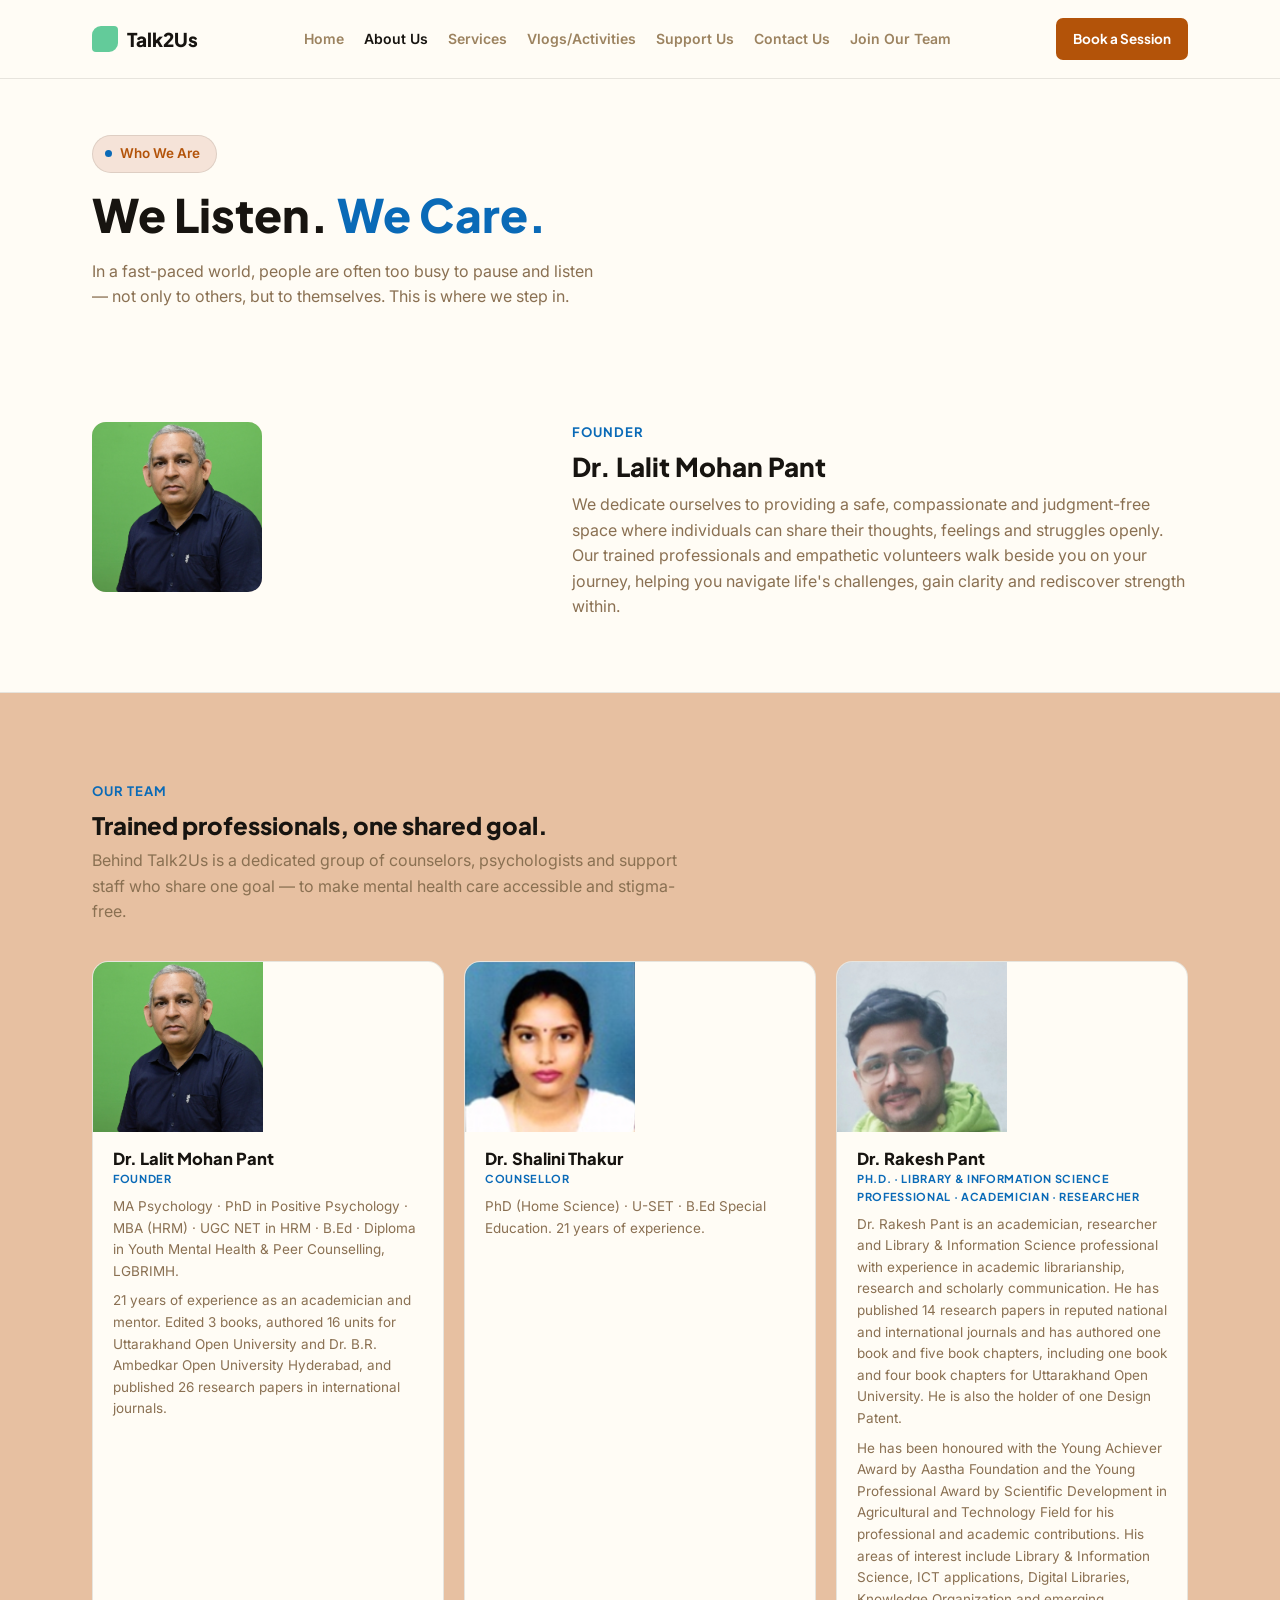
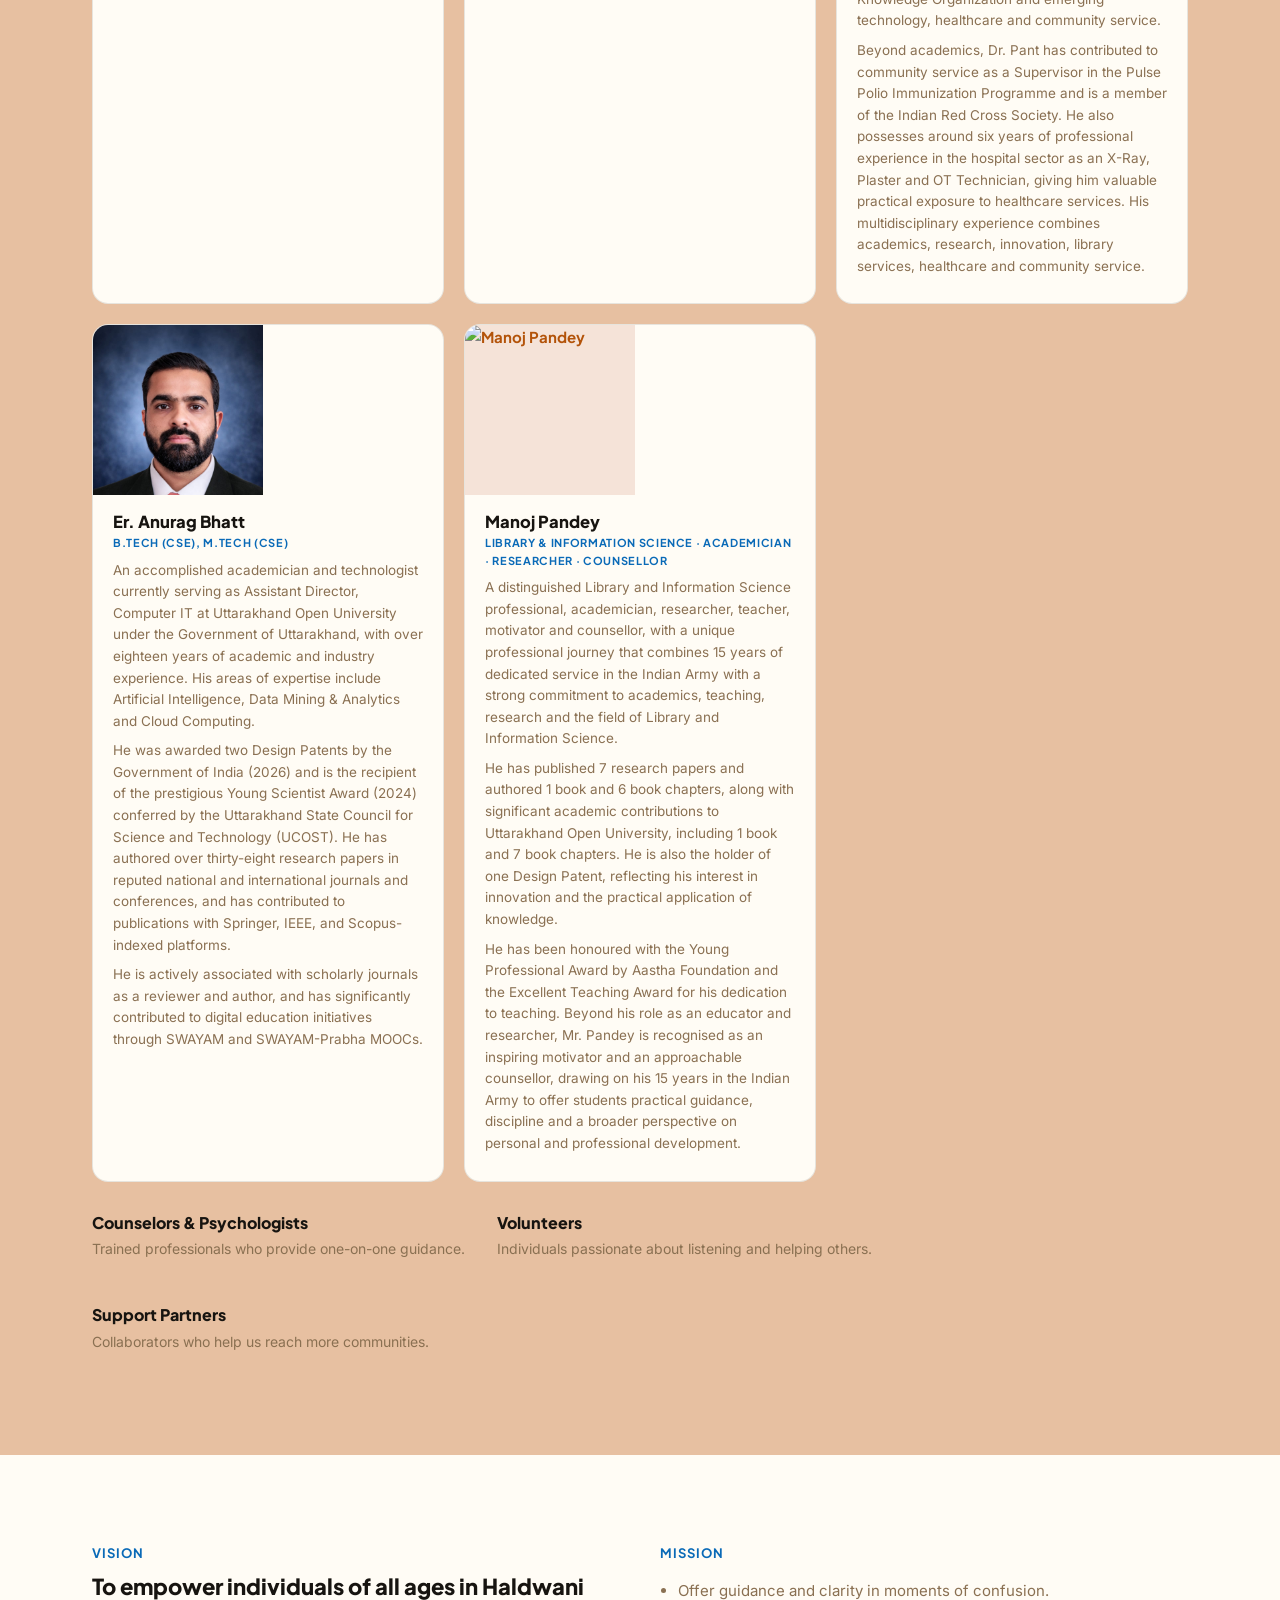
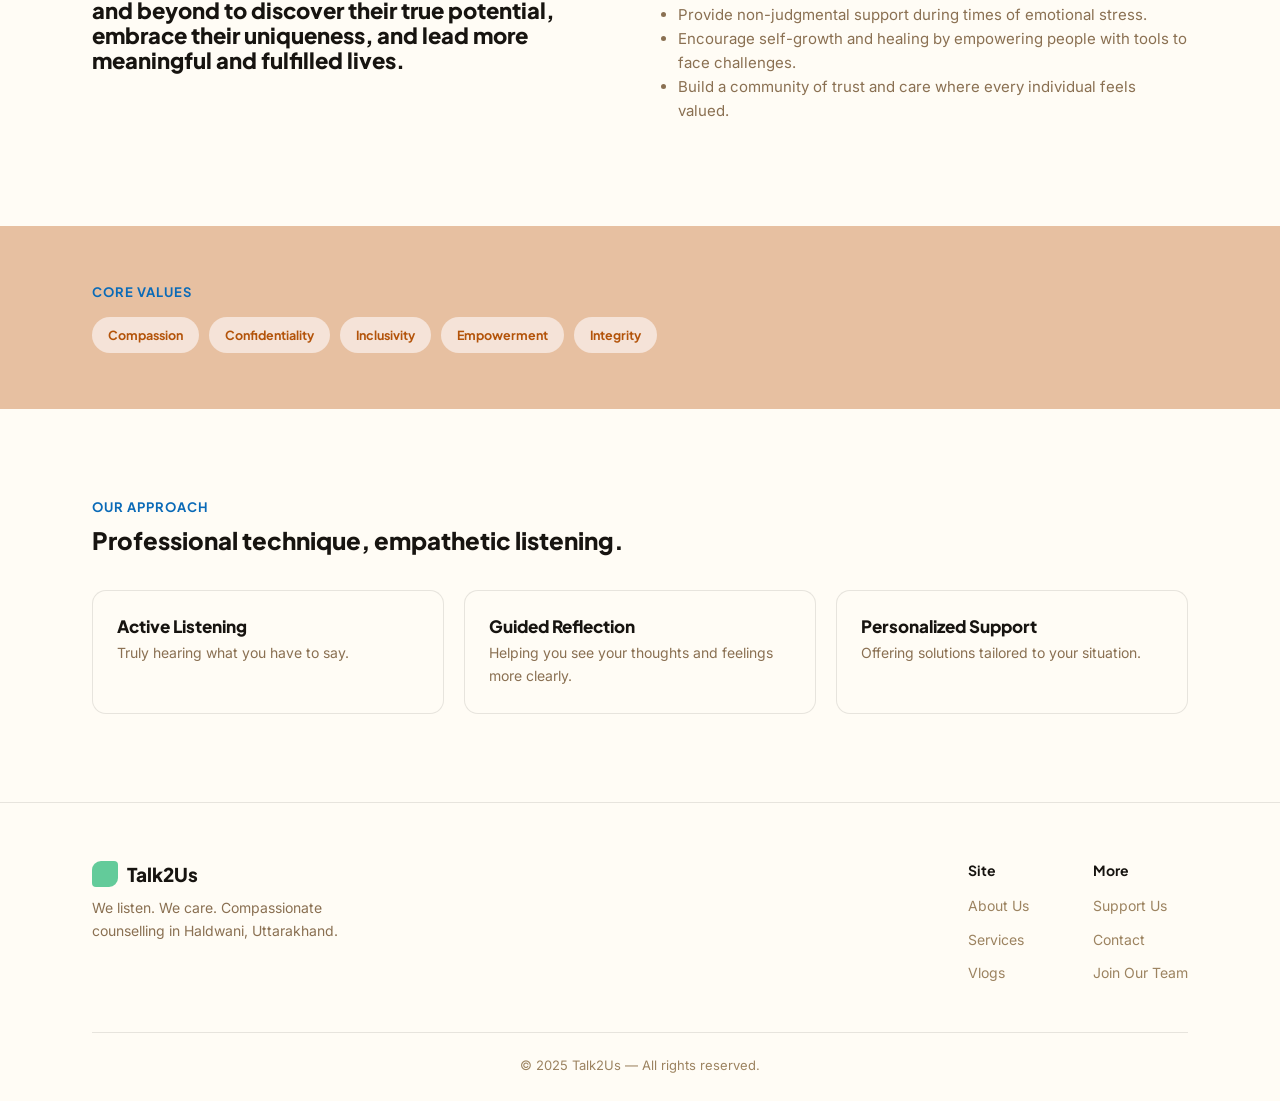
==== about.html @ 49db6535 "Add files via upload" ====
<!doctype html>
<html lang="en">
<head>
<meta charset="utf-8">
<meta name="viewport" content="width=device-width,initial-scale=1">
<title>About Us — Talk2Us</title>
<meta name="description" content="Meet the team behind Talk2Us and learn about our vision, mission and approach to counselling in Haldwani.">
<link rel="stylesheet" href="style.css">
</head>
<body>

<header class="site-header">
  <div class="wrap">
    <a href="index.html" class="logo"><span class="mark"></span>Talk2Us</a>
    <button class="nav-toggle" aria-label="Toggle menu" aria-expanded="false">☰</button>
    <nav class="primary">
      <a href="index.html">Home</a>
      <a href="about.html" class="current">About Us</a>
      <a href="services.html">Services</a>
      <a href="vlogs.html">Vlogs/Activities</a>
      <a href="donate.html">Support Us</a>
      <a href="contact.html">Contact Us</a>
      <a href="join.html">Join Our Team</a>
      <div class="mobile-actions">
        <a href="donate.html" class="btn btn-outline">Donate</a>
        <a href="booking.html" class="btn btn-primary">Book a Session</a>
      </div>
    </nav>
    <div class="header-actions">
      <a href="booking.html" class="btn btn-primary btn-sm">Book a Session</a>
    </div>
  </div>
</header>

<section class="page-hero">
  <div class="wrap">
    <span class="pill"><span class="dot"></span>Who We Are</span>
    <h1 style="margin-top:16px;">We Listen. <span style="color:var(--blue);">We Care.</span></h1>
    <p>In a fast-paced world, people are often too busy to pause and listen — not only to others, but to themselves. This is where we step in.</p>
  </div>
</section>

<section class="tight">
  <div class="wrap">
    <div style="display:grid; grid-template-columns:1fr 1.4fr; gap:40px; align-items:start;">
      <div class="team-photo" style="border-radius:14px;">
        <img src="assets/Dr Pant.JPG" alt="Dr. Lalit Mohan Pant, Founder of Talk2Us">
      </div>
      <div>
        <span class="eyebrow">Founder</span>
        <h2 style="font-size:26px;">Dr. Lalit Mohan Pant</h2>
        <p>We dedicate ourselves to providing a safe, compassionate and judgment-free space where individuals can share their thoughts, feelings and struggles openly. Our trained professionals and empathetic volunteers walk beside you on your journey, helping you navigate life's challenges, gain clarity and rediscover strength within.</p>
      </div>
    </div>
  </div>
</section>

<hr class="divider">

<section class="on-peach">
  <div class="wrap">
    <div class="section-head">
      <span class="eyebrow">Our Team</span>
      <h2>Trained professionals, one shared goal.</h2>
      <p>Behind Talk2Us is a dedicated group of counselors, psychologists and support staff who share one goal — to make mental health care accessible and stigma-free.</p>
    </div>
    <div class="team-grid">
      <div class="team-card">
        <div class="team-photo"><img src="assets/Dr Pant.JPG" alt="Dr. Lalit Mohan Pant"></div>
        <div class="team-body">
          <h3>Dr. Lalit Mohan Pant</h3>
          <span class="team-role">Founder</span>
          <p>MA Psychology · PhD in Positive Psychology · MBA (HRM) · UGC NET in HRM · B.Ed · Diploma in Youth Mental Health &amp; Peer Counselling, LGBRIMH.</p>
          <p>21 years of experience as an academician and mentor. Edited 3 books, authored 16 units for Uttarakhand Open University and Dr. B.R. Ambedkar Open University Hyderabad, and published 26 research papers in international journals.</p>
        </div>
      </div>
      <div class="team-card">
        <div class="team-photo"><img src="assets/Dr. Shalini Thakur.png" alt="Dr. Shalini Thakur"></div>
        <div class="team-body">
          <h3>Dr. Shalini Thakur</h3>
          <span class="team-role">Counsellor</span>
          <p>PhD (Home Science) · U-SET · B.Ed Special Education. 21 years of experience.</p>
        </div>
      </div>
      <div class="team-card">
        <div class="team-photo"><img src="assets/Dr Rakesh Pant.jpeg" alt="Dr. Rakesh Pant"></div>
        <div class="team-body">
          <h3>Dr. Rakesh Pant</h3>
          <span class="team-role">Ph.D. · Library &amp; Information Science Professional · Academician · Researcher</span>
          <p>Dr. Rakesh Pant is an academician, researcher and Library &amp; Information Science professional with experience in academic librarianship, research and scholarly communication. He has published 14 research papers in reputed national and international journals and has authored one book and five book chapters, including one book and four book chapters for Uttarakhand Open University. He is also the holder of one Design Patent.</p>
          <p>He has been honoured with the Young Achiever Award by Aastha Foundation and the Young Professional Award by Scientific Development in Agricultural and Technology Field for his professional and academic contributions. His areas of interest include Library &amp; Information Science, ICT applications, Digital Libraries, Knowledge Organization and emerging technology, healthcare and community service.</p>
          <p>Beyond academics, Dr. Pant has contributed to community service as a Supervisor in the Pulse Polio Immunization Programme and is a member of the Indian Red Cross Society. He also possesses around six years of professional experience in the hospital sector as an X-Ray, Plaster and OT Technician, giving him valuable practical exposure to healthcare services. His multidisciplinary experience combines academics, research, innovation, library services, healthcare and community service.</p>
        </div>
      </div>
      <div class="team-card">
        <div class="team-photo"><img src="assets/Er Anurag Bhatt.jpeg" alt="Er. Anurag Bhatt"></div>
        <div class="team-body">
          <h3>Er. Anurag Bhatt</h3>
          <span class="team-role">B.Tech (CSE), M.Tech (CSE)</span>
          <p>An accomplished academician and technologist currently serving as Assistant Director, Computer IT at Uttarakhand Open University under the Government of Uttarakhand, with over eighteen years of academic and industry experience. His areas of expertise include Artificial Intelligence, Data Mining &amp; Analytics and Cloud Computing.</p>
          <p>He was awarded two Design Patents by the Government of India (2026) and is the recipient of the prestigious Young Scientist Award (2024) conferred by the Uttarakhand State Council for Science and Technology (UCOST). He has authored over thirty-eight research papers in reputed national and international journals and conferences, and has contributed to publications with Springer, IEEE, and Scopus-indexed platforms.</p>
          <p>He is actively associated with scholarly journals as a reviewer and author, and has significantly contributed to digital education initiatives through SWAYAM and SWAYAM-Prabha MOOCs.</p>
        </div>
      </div>
      <div class="team-card">
        <div class="team-photo"><img src="assets/Manoj Pandey.jpeg" alt="Manoj Pandey"></div>
        <div class="team-body">
          <h3>Manoj Pandey</h3>
          <span class="team-role">Library &amp; Information Science · Academician · Researcher · Counsellor</span>
          <p>A distinguished Library and Information Science professional, academician, researcher, teacher, motivator and counsellor, with a unique professional journey that combines 15 years of dedicated service in the Indian Army with a strong commitment to academics, teaching, research and the field of Library and Information Science.</p>
          <p>He has published 7 research papers and authored 1 book and 6 book chapters, along with significant academic contributions to Uttarakhand Open University, including 1 book and 7 book chapters. He is also the holder of one Design Patent, reflecting his interest in innovation and the practical application of knowledge.</p>
          <p>He has been honoured with the Young Professional Award by Aastha Foundation and the Excellent Teaching Award for his dedication to teaching. Beyond his role as an educator and researcher, Mr. Pandey is recognised as an inspiring motivator and an approachable counsellor, drawing on his 15 years in the Indian Army to offer students practical guidance, discipline and a broader perspective on personal and professional development.</p>
        </div>
      </div>
    </div>
    <div style="display:flex; gap:32px; flex-wrap:wrap; margin-top:32px;">
      <div>
        <h3 style="font-size:16px;">Counselors &amp; Psychologists</h3>
        <p style="font-size:14px;">Trained professionals who provide one-on-one guidance.</p>
      </div>
      <div>
        <h3 style="font-size:16px;">Volunteers</h3>
        <p style="font-size:14px;">Individuals passionate about listening and helping others.</p>
      </div>
      <div>
        <h3 style="font-size:16px;">Support Partners</h3>
        <p style="font-size:14px;">Collaborators who help us reach more communities.</p>
      </div>
    </div>
  </div>
</section>

<section>
  <div class="wrap">
    <div style="display:grid; grid-template-columns:1fr 1fr; gap:40px;">
      <div>
        <span class="eyebrow">Vision</span>
        <h2 style="font-size:22px;">To empower individuals of all ages in Haldwani and beyond to discover their true potential, embrace their uniqueness, and lead more meaningful and fulfilled lives.</h2>
      </div>
      <div>
        <span class="eyebrow">Mission</span>
        <ul style="padding-left:18px; color:var(--muted); font-size:15px;">
          <li>Offer guidance and clarity in moments of confusion.</li>
          <li>Provide non-judgmental support during times of emotional stress.</li>
          <li>Encourage self-growth and healing by empowering people with tools to face challenges.</li>
          <li>Build a community of trust and care where every individual feels valued.</li>
        </ul>
      </div>
    </div>
  </div>
</section>

<section class="on-peach tight">
  <div class="wrap">
    <span class="eyebrow">Core Values</span>
    <div class="values" style="margin-top:14px;">
      <span class="value-chip">Compassion</span>
      <span class="value-chip">Confidentiality</span>
      <span class="value-chip">Inclusivity</span>
      <span class="value-chip">Empowerment</span>
      <span class="value-chip">Integrity</span>
    </div>
  </div>
</section>

<section>
  <div class="wrap">
    <div class="section-head">
      <span class="eyebrow">Our Approach</span>
      <h2>Professional technique, empathetic listening.</h2>
    </div>
    <div class="pillars">
      <div class="pillar"><h3>Active Listening</h3><p>Truly hearing what you have to say.</p></div>
      <div class="pillar"><h3>Guided Reflection</h3><p>Helping you see your thoughts and feelings more clearly.</p></div>
      <div class="pillar"><h3>Personalized Support</h3><p>Offering solutions tailored to your situation.</p></div>
    </div>
  </div>
</section>

<footer class="site-footer">
  <div class="wrap">
    <div class="footer-top">
      <div class="footer-brand-block">
        <a href="index.html" class="logo"><span class="mark"></span>Talk2Us</a>
        <p>We listen. We care. Compassionate counselling in Haldwani, Uttarakhand.</p>
      </div>
      <div class="footer-cols">
        <div class="footer-col">
          <h4>Site</h4>
          <a href="about.html">About Us</a>
          <a href="services.html">Services</a>
          <a href="vlogs.html">Vlogs</a>
        </div>
        <div class="footer-col">
          <h4>More</h4>
          <a href="donate.html">Support Us</a>
          <a href="contact.html">Contact</a>
          <a href="join.html">Join Our Team</a>
        </div>
      </div>
    </div>
    <div class="footer-bottom">© 2025 Talk2Us — All rights reserved.</div>
  </div>
</footer>

<script src="script.js"></script>
</body>
</html>
---- style.css ----
/* =========================================================
   Talk2Us — rebuilt to match the Airo Builder design
   ========================================================= */

@import url('https://fonts.googleapis.com/css2?family=Plus+Jakarta+Sans:wght@500;700;800&family=Inter:wght@400;500;600&display=swap');

:root{
  --cream: #FFFCF5;
  --peach: #E7C0A1;
  --rust: #B35309;
  --rust-dark: #8F4207;
  --blue: #0A6AB7;
  --green: #63CB9A;
  --ink: #171410;
  --muted: #8A7052;
  --muted-2: #9C8360;
  --line: rgba(23,20,16,0.10);
  --card: #FFFCF5;

  --display: 'Plus Jakarta Sans', -apple-system, sans-serif;
  --body: 'Inter', -apple-system, sans-serif;

  --max: 1160px;
}

*{box-sizing:border-box;}
html{scroll-behavior:smooth;}
html, body{overflow-x:hidden; width:100%;}
body{
  margin:0;
  font-family:var(--body);
  color:var(--muted);
  background:var(--cream);
  line-height:1.6;
  -webkit-font-smoothing:antialiased;
}
img{max-width:100%;display:block;}
a{color:inherit;}
h1,h2,h3{font-family:var(--display);font-weight:800;line-height:1.12;color:var(--ink);margin:0 0 .4em;}
p{margin:0 0 1em;}
.wrap{max-width:var(--max);margin:0 auto;padding:0 32px;}

/* ---------- pill badge / eyebrow ---------- */
.pill{
  display:inline-flex; align-items:center; gap:8px; flex-wrap:wrap;
  background:#F5E3D8; border:1px solid var(--line);
  border-radius:20px; padding:7px 16px 7px 12px;
  font-size:13.5px; font-weight:600; color:var(--rust);
  max-width:100%;
}
.pill .dot{width:7px; height:7px; border-radius:50%; background:var(--blue);}
.eyebrow{
  font-family:var(--display); font-weight:700; font-size:13px;
  letter-spacing:.08em; text-transform:uppercase; color:var(--blue);
  display:block; margin-bottom:10px;
}

/* ---------- header ---------- */
.site-header{
  position:sticky; top:0; z-index:50;
  background:rgba(255,252,245,0.92);
  backdrop-filter:blur(6px);
  border-bottom:1px solid var(--line);
}
.site-header .wrap{display:flex; align-items:center; justify-content:space-between; height:78px; gap:20px;}
.logo{display:flex; align-items:center; gap:9px; text-decoration:none; font-family:var(--display); font-weight:800; font-size:19px; color:var(--ink);}
.logo .mark{width:26px; height:26px; border-radius:9px 4px 9px 4px; background:var(--green); display:inline-block;}
nav.primary{display:flex; gap:20px; align-items:center;}
nav.primary a{color:var(--muted-2); text-decoration:none; font-size:14px; font-weight:600; transition:color .15s ease; white-space:nowrap;}
nav.primary a:hover, nav.primary a:focus-visible{color:var(--ink);}
nav.primary a.current{color:var(--ink);}
.header-actions{display:flex; align-items:center; gap:10px;}
.nav-toggle{display:none;}
.mobile-actions{display:none;}

@media (max-width:1080px){
  .site-header .wrap{padding:0 20px;}
  nav.primary{
    position:fixed; inset:72px 0 0 0; background:var(--cream);
    flex-direction:column; align-items:stretch; gap:0; padding:8px 20px 24px;
    transform:translateY(-8px); opacity:0; pointer-events:none;
    transition:opacity .18s ease, transform .18s ease; overflow-y:auto;
    z-index:60;
  }
  nav.primary.open{opacity:1; transform:translateY(0); pointer-events:auto;}
  nav.primary > a{padding:16px 2px; border-bottom:1px solid var(--line); width:100%; font-size:16.5px; display:block; white-space:normal;}
  nav.primary .mobile-actions{display:flex; flex-direction:column; gap:12px; margin-top:20px;}
  nav.primary .mobile-actions a.btn{width:100%; justify-content:center; border-bottom:none; padding:14px 22px;}
  .nav-toggle{display:block; background:none; border:0; color:var(--ink); font-size:22px; cursor:pointer; padding:6px; line-height:1; flex-shrink:0;}
  .header-actions{display:none;}
  .logo{font-size:17px;}
}
@media (max-width:420px){
  .wrap{padding:0 18px;}
  .hero h1{font-size:30px;}
  .hero p.lede{font-size:16px;}
  section{padding:56px 0;}
  section.tight{padding:40px 0;}
  .steps-grid, .pricing-grid, .offer-grid, .services-grid, .team-grid{gap:16px;}
  .stat-card{max-width:150px; padding:12px 14px;}
  .stat-card .num{font-size:20px;}
}

/* ---------- buttons ---------- */
.btn{
  display:inline-flex; align-items:center; gap:8px;
  font-family:var(--display); font-weight:700; font-size:14.5px;
  padding:13px 22px; border-radius:9px;
  text-decoration:none; cursor:pointer; border:1.5px solid transparent;
  transition:transform .12s ease, background .15s ease, box-shadow .2s ease, border-color .15s ease;
}
.btn:active{transform:translateY(1px);}
.btn-primary{background:var(--rust); color:#fff;}
.btn-primary:hover{background:var(--rust-dark);}
.btn-outline-blue{background:transparent; color:var(--blue); border-color:var(--blue);}
.btn-outline-blue:hover{background:rgba(10,106,183,.06);}
.btn-outline{background:transparent; color:var(--ink); border-color:var(--line);}
.btn-outline:hover{border-color:var(--ink);}
.btn-white{background:#fff; color:var(--rust);}
.btn-white:hover{background:#fff8f0;}
.btn-sm{padding:9px 16px; font-size:13.5px; border-radius:7px;}

/* ---------- sections ---------- */
section{padding:88px 0;}
section.tight{padding:56px 0;}
.on-peach{background:var(--peach);}
.center{text-align:center;}

/* ---------- hero ---------- */
.hero .wrap{display:grid; grid-template-columns:1.1fr 1fr; gap:56px; align-items:center; padding-top:64px; padding-bottom:64px;}
.hero h1{font-size:clamp(34px,4.6vw,52px); letter-spacing:-.01em;}
.hero h1 .accent{color:var(--blue);}
.hero p.lede{font-size:17px; max-width:460px;}
.hero-actions{display:flex; gap:14px; flex-wrap:wrap; margin:26px 0;}
.trust-list{display:flex; flex-wrap:wrap; gap:8px 22px; font-size:14px; color:var(--muted-2);}
.trust-list li{display:flex; align-items:center; gap:7px; list-style:none;}
.trust-list svg{flex-shrink:0;}
.hero-media{position:relative;}
.hero-media img{border-radius:18px; width:100%; aspect-ratio:4/3.1; object-fit:cover;}
.stat-card{
  position:absolute; left:-20px; bottom:-26px; background:#fff;
  border-radius:12px; padding:16px 20px; box-shadow:0 14px 30px rgba(23,20,16,.12);
  max-width:190px;
}
.stat-card .num{font-family:var(--display); font-weight:800; font-size:24px; color:var(--blue); display:block;}
.stat-card .label{font-size:13px; color:var(--muted-2);}
@media (max-width:860px){
  .hero .wrap{grid-template-columns:1fr; padding-top:36px;}
  .hero-media{order:-1;}
  .stat-card{left:16px; bottom:-20px;}
}

/* ---------- about split ---------- */
.about-split{display:grid; grid-template-columns:1fr 1fr; gap:56px; align-items:start;}
.about-split h2{font-size:clamp(28px,3.6vw,38px);}
.about-split .accent{color:var(--rust);}
.feature-rows{display:flex; flex-direction:column; gap:14px;}
.feature-row{
  display:flex; gap:16px; align-items:flex-start;
  background:var(--card); border:1px solid var(--line); border-radius:14px; padding:20px 22px;
}
.feature-row .icon{
  flex-shrink:0; width:44px; height:44px; border-radius:11px; background:#F5E3D8;
  display:flex; align-items:center; justify-content:center; color:var(--rust);
}
.feature-row h3{font-size:16.5px; margin-bottom:4px;}
.feature-row p{font-size:14px; margin:0;}
@media (max-width:840px){.about-split{grid-template-columns:1fr;}}

/* ---------- offer grid + donate banner ---------- */
.offer-grid{display:grid; grid-template-columns:1fr 1fr; gap:20px; margin-top:36px;}
.offer-card{
  background:var(--card); border-radius:16px; padding:26px 24px;
  text-decoration:none; color:var(--ink); position:relative;
  display:flex; flex-direction:column; gap:10px; min-height:170px;
}
.offer-card .icon{width:42px; height:42px; border-radius:10px; background:#F5E3D8; display:flex; align-items:center; justify-content:center; color:var(--blue);}
.offer-card .arrow{position:absolute; top:22px; right:22px; color:var(--rust); font-size:15px;}
.offer-card h3{font-size:18px; margin-bottom:2px;}
.offer-card p{font-size:14px; color:var(--muted); margin:0;}
.donate-banner{
  grid-column:1 / -1; background:var(--rust); border-radius:16px;
  padding:26px 28px; display:flex; align-items:center; justify-content:space-between; gap:24px; flex-wrap:wrap;
}
.donate-banner .left{display:flex; align-items:flex-start; gap:16px;}
.donate-banner .icon{width:42px; height:42px; border-radius:10px; background:rgba(255,255,255,.16); display:flex; align-items:center; justify-content:center; color:#fff; flex-shrink:0;}
.donate-banner h3{color:#fff; font-size:18px; margin-bottom:4px;}
.donate-banner p{color:rgba(255,255,255,.82); font-size:14.5px; margin:0; max-width:480px;}
@media (max-width:760px){.offer-grid{grid-template-columns:1fr;}}

/* ---------- steps ---------- */
.steps-grid{display:grid; grid-template-columns:repeat(3,1fr); gap:24px; margin-top:44px;}
.step-num{font-family:var(--display); font-weight:800; font-size:44px; color:var(--rust); display:block; margin-bottom:10px;}
.step-card{border:1px solid var(--line); border-radius:14px; padding:22px 22px 26px;}
.step-card h3{font-size:18px;}
.step-card p{font-size:14.5px; margin:0;}
@media (max-width:760px){.steps-grid{grid-template-columns:1fr;}}

/* ---------- pricing ---------- */
.pricing-grid{display:grid; grid-template-columns:repeat(3,1fr); gap:22px; margin-top:44px; align-items:stretch;}
.price-card{
  background:var(--card); border-radius:16px; padding:30px 26px;
  display:flex; flex-direction:column; position:relative; border:1px solid var(--line);
}
.price-card.featured{background:var(--rust); border-color:var(--rust); color:#fff;}
.price-card.featured h3, .price-card.featured .amount{color:#fff;}
.price-card.featured p{color:rgba(255,255,255,.85);}
.price-card.featured li{color:rgba(255,255,255,.92);}
.badge-popular{
  position:absolute; top:-13px; left:50%; transform:translateX(-50%);
  background:var(--blue); color:#fff; font-size:12px; font-weight:700;
  padding:5px 14px; border-radius:20px; white-space:nowrap;
}
.price-card h3{font-size:17px; margin-bottom:14px;}
.price-card .amount{font-family:var(--display); font-weight:800; font-size:34px; color:var(--ink);}
.price-card .amount .per{font-family:var(--body); font-weight:500; font-size:14px; color:var(--muted-2);}
.price-card .desc{font-size:14px; margin:14px 0 18px;}
.price-card ul{list-style:none; margin:0 0 26px; padding:0; display:flex; flex-direction:column; gap:10px; flex-grow:1;}
.price-card li{display:flex; gap:8px; font-size:14px; color:var(--muted);}
.price-card .btn{justify-content:center; width:100%;}
.afford-box{
  margin-top:24px; background:var(--card); border-radius:14px; padding:20px 26px;
  display:flex; align-items:center; justify-content:space-between; gap:20px; flex-wrap:wrap;
}
.afford-box .left{display:flex; align-items:center; gap:14px;}
.afford-box .icon{width:38px; height:38px; border-radius:10px; background:#F5E3D8; display:flex; align-items:center; justify-content:center; color:var(--rust); flex-shrink:0;}
.afford-box h3{font-size:15.5px; margin:0 0 2px;}
.afford-box p{font-size:13.5px; margin:0;}
@media (max-width:900px){.pricing-grid{grid-template-columns:1fr;}}

/* ---------- FAQ ---------- */
.faq-layout{display:grid; grid-template-columns:0.8fr 1.2fr; gap:56px; align-items:start;}
.faq-layout h2{font-size:clamp(26px,3.4vw,34px);}
.faq-list{display:flex; flex-direction:column;}
.faq-item{border-bottom:1px solid var(--line); padding:18px 0;}
.faq-item summary{
  list-style:none; cursor:pointer; display:flex; align-items:center; justify-content:space-between;
  font-family:var(--display); font-weight:700; font-size:15.5px; color:var(--ink);
}
.faq-item summary::-webkit-details-marker{display:none;}
.faq-item summary .plus{font-size:20px; color:var(--rust); font-weight:400; transition:transform .15s ease;}
.faq-item[open] summary .plus{transform:rotate(45deg);}
.faq-item p{font-size:14.5px; margin:12px 0 0; max-width:520px;}
@media (max-width:840px){.faq-layout{grid-template-columns:1fr;}}

/* ---------- final CTA / contact split ---------- */
.cta-split{display:grid; grid-template-columns:1fr 1fr; gap:48px; align-items:center;}
.cta-split h2{font-size:clamp(28px,3.8vw,40px);}
.cta-split .trust-list{margin-top:20px;}
.contact-panel{background:#fff; border-radius:18px; padding:30px 28px; box-shadow:0 20px 50px rgba(23,20,16,.10);}
.field{margin-bottom:16px;}
.field label{display:block; font-family:var(--display); font-weight:700; font-size:13.5px; color:var(--ink); margin-bottom:6px;}
.field input, .field textarea, .field select{
  width:100%; border:1px solid var(--line); background:#FBF6EE; border-radius:9px;
  padding:12px 14px; font-family:var(--body); font-size:14.5px; color:var(--ink);
}
.field input::placeholder, .field textarea::placeholder{color:var(--muted-2);}
.field input:focus, .field textarea:focus, .field select:focus{outline:2px solid var(--blue); outline-offset:1px; border-color:var(--blue);}
.contact-panel .btn{width:100%; justify-content:center; margin-top:4px;}
@media (max-width:860px){.cta-split{grid-template-columns:1fr;}}

/* ---------- footer ---------- */
footer.site-footer{background:var(--cream); border-top:1px solid var(--line); padding:56px 0 26px;}
.footer-top{display:flex; justify-content:space-between; gap:40px; flex-wrap:wrap; padding-bottom:36px;}
.footer-brand-block{max-width:260px;}
.footer-brand-block .logo{margin-bottom:8px;}
.footer-brand-block p{font-size:14px; margin:0;}
.footer-cols{display:flex; gap:64px; flex-wrap:wrap;}
.footer-col h4{font-family:var(--display); font-weight:700; font-size:14px; color:var(--ink); margin:0 0 14px;}
.footer-col a{display:block; color:var(--muted-2); text-decoration:none; font-size:14px; margin-bottom:11px;}
.footer-col a:hover{color:var(--rust);}
.footer-bottom{border-top:1px solid var(--line); padding-top:22px; text-align:center; font-size:13px; color:var(--muted-2);}

/* ---------- generic content blocks used on inner pages ---------- */
.section-head{max-width:600px; margin-bottom:36px;}
.divider{border:0; border-top:1px solid var(--line); margin:0;}
.card-plain{background:var(--card); border:1px solid var(--line); border-radius:14px; padding:24px;}
.note-box{border:1px solid var(--line); border-left:3px solid var(--rust); background:#F5E3D8; padding:16px 20px; border-radius:8px; font-size:14px; color:var(--muted); margin-top:24px;}

/* =========================================================
   Inner-page components (About, Services, Booking, Vlogs,
   Donate, Contact) — restyled to match the new tokens above.
   ========================================================= */

.page-hero{padding:56px 0 40px;}
.page-hero h1{font-size:clamp(30px,4.4vw,46px); max-width:640px;}
.page-hero p{max-width:520px; font-size:16px;}

/* pillars (approach section) */
.pillars{display:grid; grid-template-columns:repeat(3,1fr); gap:20px;}
.pillar{background:var(--card); border:1px solid var(--line); border-radius:14px; padding:26px 24px;}
.pillar h3{font-size:17px; margin-bottom:6px;}
.pillar p{font-size:14px; margin:0;}
@media (max-width:760px){.pillars{grid-template-columns:1fr;}}

/* team */
.team-grid{display:grid; grid-template-columns:repeat(3,1fr); gap:20px;}
.team-card{background:var(--card); border:1px solid var(--line); border-radius:16px; overflow:hidden;}
.team-photo{aspect-ratio:1/1; max-height:170px; background:#F5E3D8; display:flex; align-items:center; justify-content:center; color:var(--rust); font-family:var(--display); font-weight:700; font-size:15px; overflow:hidden;}
.team-photo img{width:100%; height:100%; object-fit:cover; object-position:top center;}
.team-body{padding:18px 20px;}
.team-body h3{font-size:16.5px; margin-bottom:2px;}
.team-role{font-family:var(--display); font-weight:700; font-size:11px; color:var(--blue); text-transform:uppercase; letter-spacing:.06em; display:block; margin-bottom:8px;}
.team-body p{font-size:13.5px; margin:0 0 8px;}
@media (max-width:980px){.team-grid{grid-template-columns:repeat(2,1fr);}}
@media (max-width:620px){.team-grid{grid-template-columns:1fr;} .team-photo{max-height:220px;}}

/* values */
.values{display:flex; flex-wrap:wrap; gap:10px;}
.value-chip{font-family:var(--display); font-weight:700; font-size:12.5px; color:var(--rust); background:#F5E3D8; border-radius:20px; padding:8px 16px;}

/* services grid (reuses offer-card look) */
.services-grid{display:grid; grid-template-columns:repeat(3,1fr); gap:20px;}
.service-card{background:var(--card); border:1px solid var(--line); border-radius:16px; padding:24px 22px; text-decoration:none; color:var(--ink); display:flex; flex-direction:column; gap:10px; transition:border-color .15s ease, transform .15s ease;}
.service-card:hover{border-color:var(--rust); transform:translateY(-3px);}
.service-card h3{font-size:17px; margin:0;}
.service-card p{font-size:14px; margin:0; color:var(--muted);}
.service-card .arrow{margin-top:auto; font-family:var(--display); font-weight:700; font-size:13px; color:var(--rust);}
@media (max-width:900px){.services-grid{grid-template-columns:repeat(2,1fr);}}
@media (max-width:600px){.services-grid{grid-template-columns:1fr;}}

/* timeline (vlogs) */
.timeline{border-left:2px solid var(--line); margin-left:6px;}
.tl-item{position:relative; padding:0 0 40px 34px;}
.tl-item::before{content:''; position:absolute; left:-7px; top:4px; width:12px; height:12px; border-radius:50%; background:var(--rust); border:2px solid var(--cream);}
.tl-item:last-child{padding-bottom:0;}
.tl-date{font-family:var(--display); font-weight:700; font-size:12.5px; color:var(--blue); display:block; margin-bottom:6px;}
.tl-item h3{font-size:18px; margin-bottom:6px;}
.tl-photo{margin-top:14px; aspect-ratio:16/9; max-width:420px; background:#F5E3D8; border:1px solid var(--line); border-radius:10px; display:flex; align-items:center; justify-content:center; color:var(--muted); font-size:12px; overflow:hidden;}
.tl-photo img{width:100%; height:100%; object-fit:cover;}

/* booking */
.booking-panel{background:var(--ink); color:var(--cream); border-radius:18px; padding:40px; display:grid; grid-template-columns:1fr 1fr; gap:40px;}
.booking-panel h2{color:#fff;}
.booking-panel > div > p{color:rgba(255,252,245,.7);}
.slot-grid{display:grid; grid-template-columns:repeat(3,1fr); gap:10px; margin-top:18px;}
.slot{font-family:var(--display); font-weight:700; font-size:13px; text-align:center; padding:11px 6px; border:1px solid rgba(255,252,245,.25); border-radius:8px; background:transparent; color:#fff; cursor:pointer; transition:background .15s ease, border-color .15s ease;}
.slot:hover, .slot:focus-visible{border-color:var(--rust); background:rgba(179,83,9,.18);}
.slot.selected{background:var(--rust); border-color:var(--rust); color:#fff;}
.booking-panel label{font-size:13px; font-family:var(--display); font-weight:700; color:rgba(255,252,245,.75); display:block; margin-bottom:6px;}
.booking-panel input, .booking-panel select, .booking-panel textarea{width:100%; background:rgba(255,252,245,.08); border:1px solid rgba(255,252,245,.25); border-radius:8px; padding:11px 12px; color:#fff; font-family:var(--body); font-size:14.5px;}
.booking-panel input::placeholder, .booking-panel textarea::placeholder{color:rgba(255,252,245,.4);}
.booking-panel input:focus, .booking-panel select:focus, .booking-panel textarea:focus{outline:2px solid var(--rust); outline-offset:1px;}
@media (max-width:760px){.booking-panel{grid-template-columns:1fr; padding:28px;}}

/* donate */
.donate-grid{display:grid; grid-template-columns:1fr 1fr; gap:40px;}
.qr-card{background:var(--card); border:1px solid var(--line); border-radius:16px; padding:28px; text-align:center;}
.qr-box{aspect-ratio:1; max-width:220px; margin:0 auto 16px; background:#F5E3D8; border-radius:10px; overflow:hidden; display:flex; align-items:center; justify-content:center; color:var(--muted); font-size:12px; padding:0;}
.qr-box img{width:100%; height:100%; object-fit:contain; background:#fff;}
@media (max-width:760px){.donate-grid{grid-template-columns:1fr;}}

/* contact */
.contact-grid{display:grid; grid-template-columns:1fr 1fr; gap:40px; align-items:start;}
.contact-list{list-style:none; margin:0; padding:0; display:flex; flex-direction:column; gap:18px;}
.contact-list li{padding-bottom:16px; border-bottom:1px solid var(--line);}
.contact-list .label{font-family:var(--display); font-weight:700; font-size:12px; text-transform:uppercase; letter-spacing:.06em; color:var(--blue); display:block; margin-bottom:4px;}
.contact-list a{text-decoration:none; color:var(--ink); font-weight:600;}
.map-frame{border:1px solid var(--line); border-radius:14px; overflow:hidden; aspect-ratio:4/3;}
.map-frame iframe{width:100%; height:100%; border:0;}
@media (max-width:800px){.contact-grid{grid-template-columns:1fr;}}

@media (prefers-reduced-motion: reduce){
  html{scroll-behavior:auto;}
  *{transition:none !important;}
}
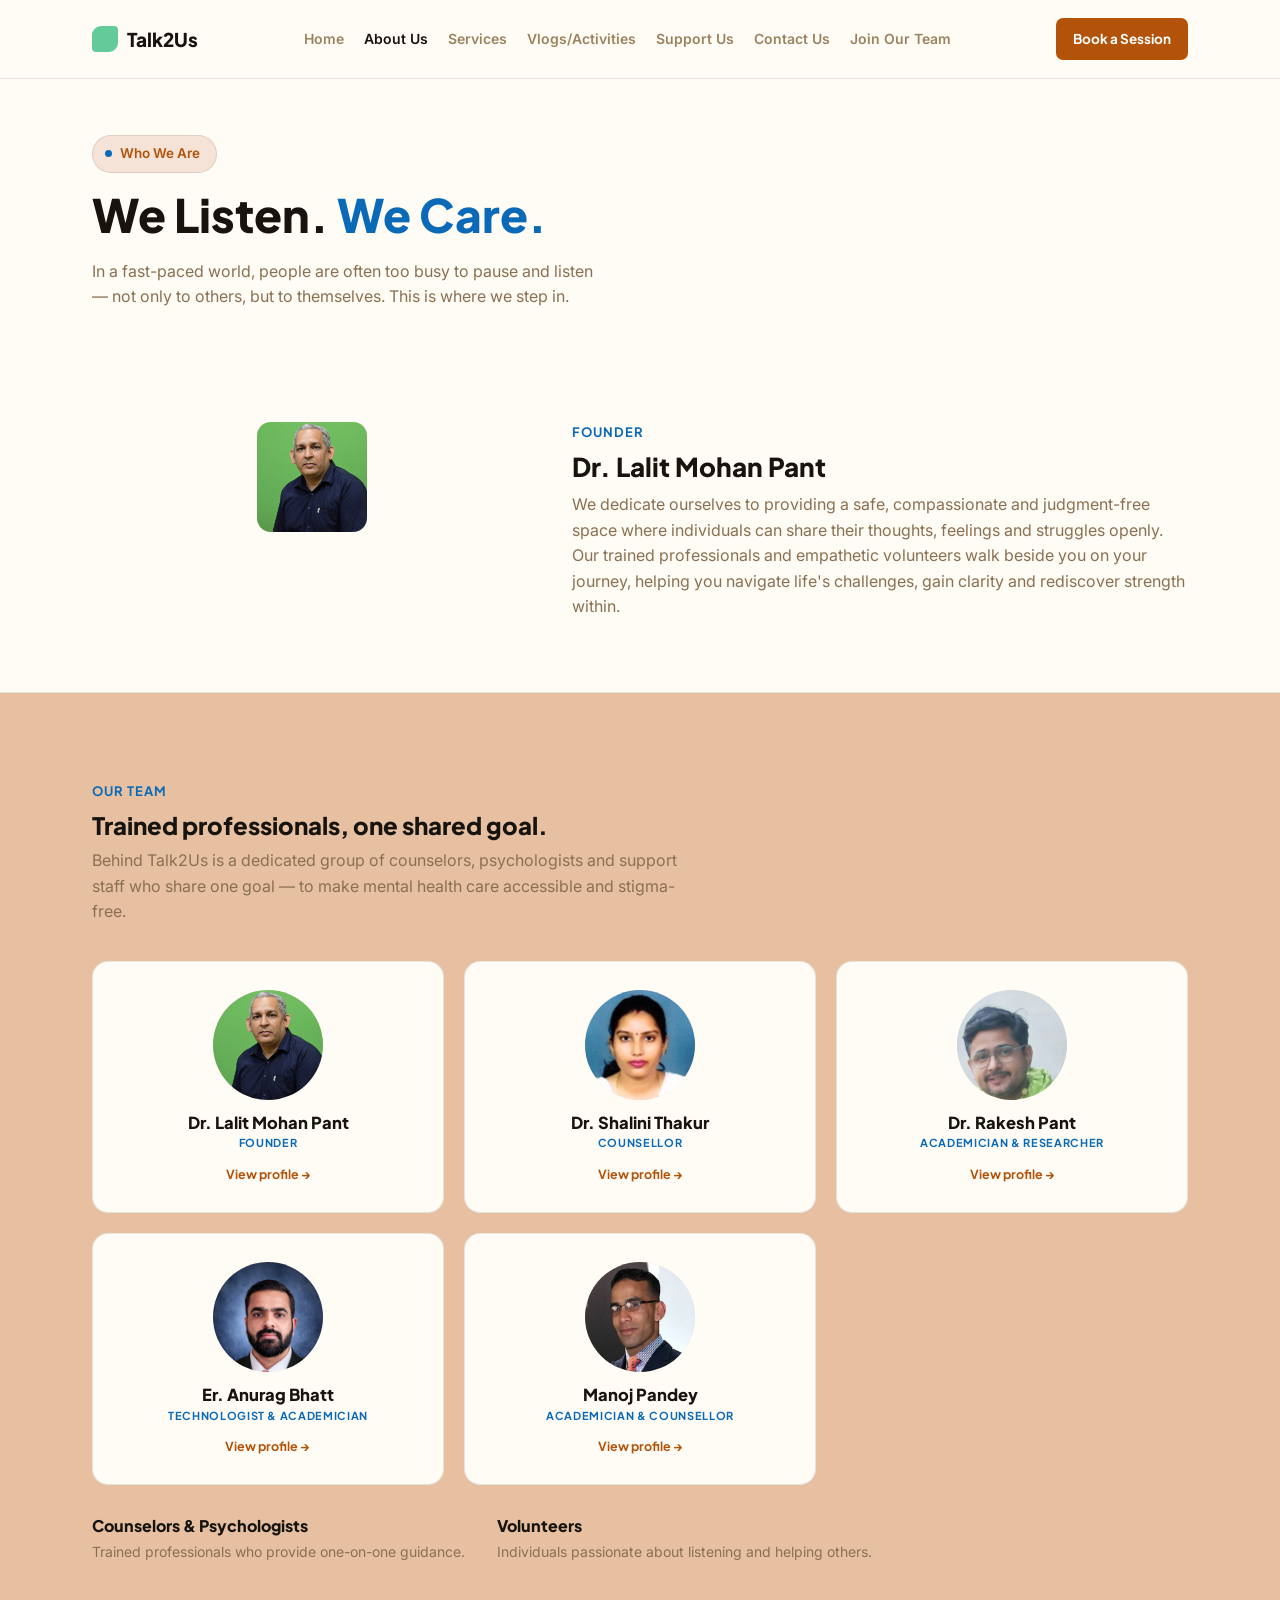
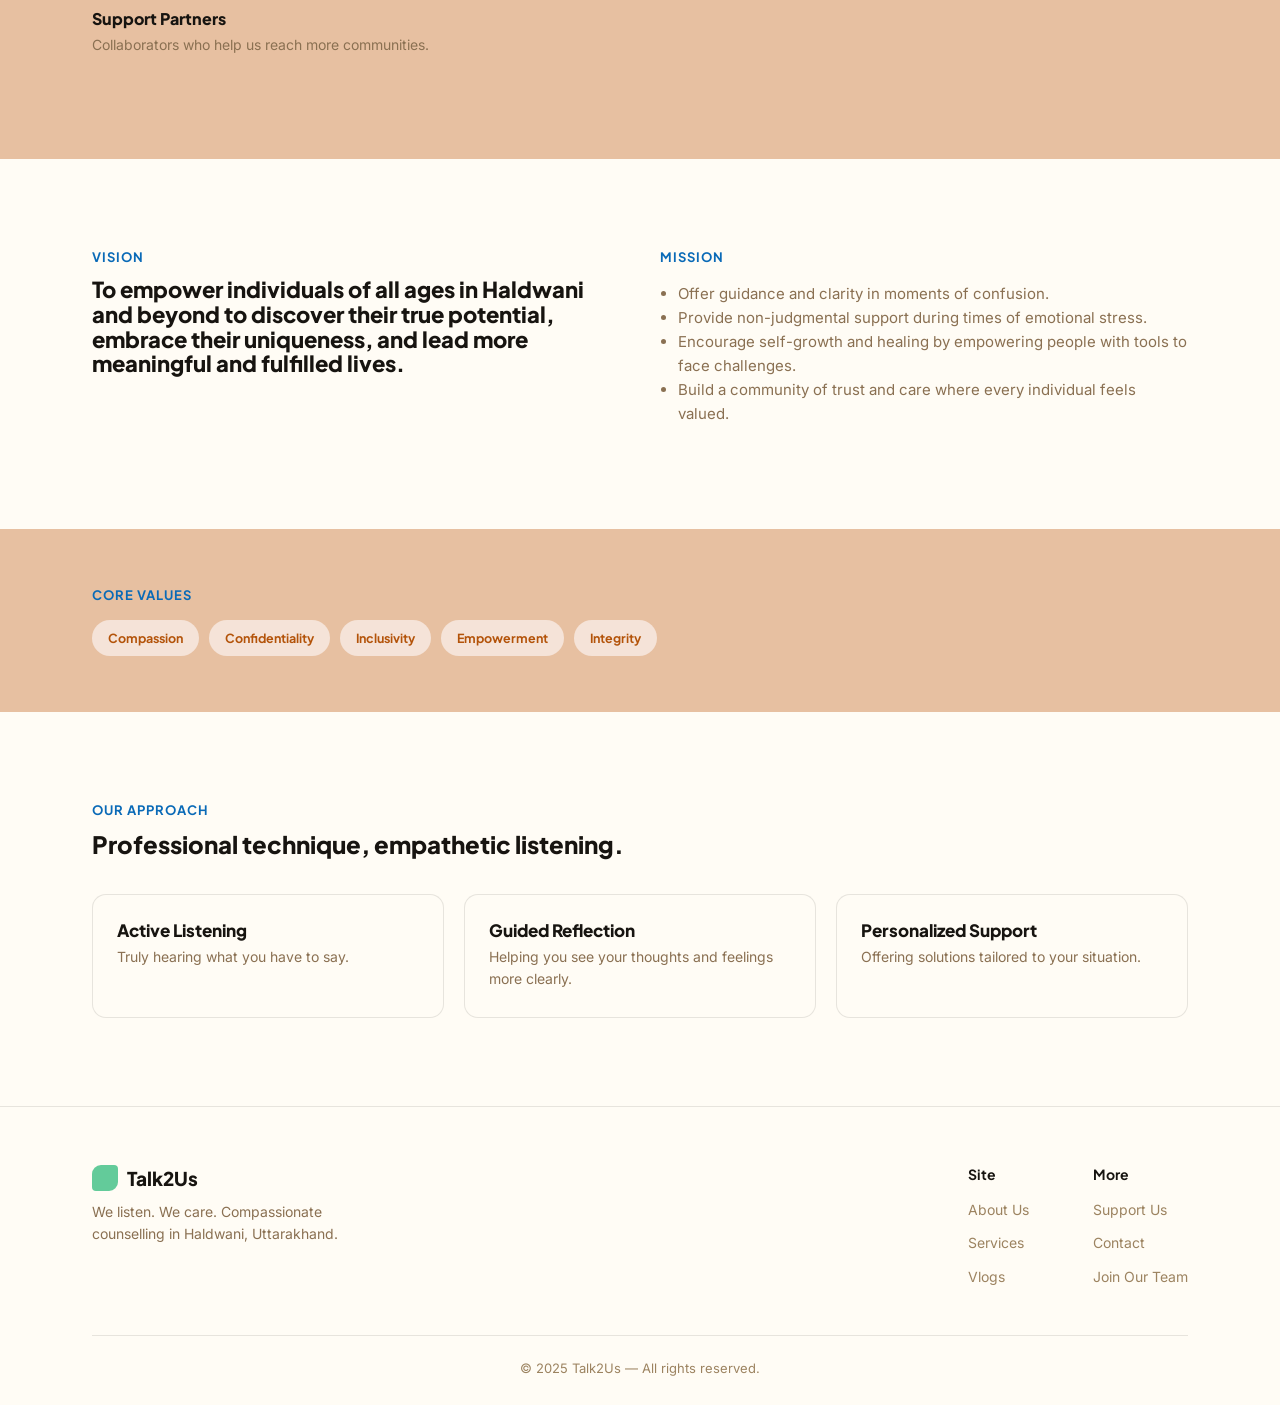
==== commit c232f9f5: "Add files via upload" ====
--- a/about.html
+++ b/about.html
@@ -65,53 +65,46 @@
       <p>Behind Talk2Us is a dedicated group of counselors, psychologists and support staff who share one goal — to make mental health care accessible and stigma-free.</p>
     </div>
     <div class="team-grid">
-      <div class="team-card">
+      <a href="team-lalit-pant.html" class="team-card">
         <div class="team-photo"><img src="assets/Dr Pant.JPG" alt="Dr. Lalit Mohan Pant"></div>
         <div class="team-body">
           <h3>Dr. Lalit Mohan Pant</h3>
           <span class="team-role">Founder</span>
-          <p>MA Psychology · PhD in Positive Psychology · MBA (HRM) · UGC NET in HRM · B.Ed · Diploma in Youth Mental Health &amp; Peer Counselling, LGBRIMH.</p>
-          <p>21 years of experience as an academician and mentor. Edited 3 books, authored 16 units for Uttarakhand Open University and Dr. B.R. Ambedkar Open University Hyderabad, and published 26 research papers in international journals.</p>
-        </div>
-      </div>
-      <div class="team-card">
+          <span class="team-view">View profile →</span>
+        </div>
+      </a>
+      <a href="team-shalini-thakur.html" class="team-card">
         <div class="team-photo"><img src="assets/Dr. Shalini Thakur.png" alt="Dr. Shalini Thakur"></div>
         <div class="team-body">
           <h3>Dr. Shalini Thakur</h3>
           <span class="team-role">Counsellor</span>
-          <p>PhD (Home Science) · U-SET · B.Ed Special Education. 21 years of experience.</p>
-        </div>
-      </div>
-      <div class="team-card">
+          <span class="team-view">View profile →</span>
+        </div>
+      </a>
+      <a href="team-rakesh-pant.html" class="team-card">
         <div class="team-photo"><img src="assets/Dr Rakesh Pant.jpeg" alt="Dr. Rakesh Pant"></div>
         <div class="team-body">
           <h3>Dr. Rakesh Pant</h3>
-          <span class="team-role">Ph.D. · Library &amp; Information Science Professional · Academician · Researcher</span>
-          <p>Dr. Rakesh Pant is an academician, researcher and Library &amp; Information Science professional with experience in academic librarianship, research and scholarly communication. He has published 14 research papers in reputed national and international journals and has authored one book and five book chapters, including one book and four book chapters for Uttarakhand Open University. He is also the holder of one Design Patent.</p>
-          <p>He has been honoured with the Young Achiever Award by Aastha Foundation and the Young Professional Award by Scientific Development in Agricultural and Technology Field for his professional and academic contributions. His areas of interest include Library &amp; Information Science, ICT applications, Digital Libraries, Knowledge Organization and emerging technology, healthcare and community service.</p>
-          <p>Beyond academics, Dr. Pant has contributed to community service as a Supervisor in the Pulse Polio Immunization Programme and is a member of the Indian Red Cross Society. He also possesses around six years of professional experience in the hospital sector as an X-Ray, Plaster and OT Technician, giving him valuable practical exposure to healthcare services. His multidisciplinary experience combines academics, research, innovation, library services, healthcare and community service.</p>
-        </div>
-      </div>
-      <div class="team-card">
+          <span class="team-role">Academician &amp; Researcher</span>
+          <span class="team-view">View profile →</span>
+        </div>
+      </a>
+      <a href="team-anurag-bhatt.html" class="team-card">
         <div class="team-photo"><img src="assets/Er Anurag Bhatt.jpeg" alt="Er. Anurag Bhatt"></div>
         <div class="team-body">
           <h3>Er. Anurag Bhatt</h3>
-          <span class="team-role">B.Tech (CSE), M.Tech (CSE)</span>
-          <p>An accomplished academician and technologist currently serving as Assistant Director, Computer IT at Uttarakhand Open University under the Government of Uttarakhand, with over eighteen years of academic and industry experience. His areas of expertise include Artificial Intelligence, Data Mining &amp; Analytics and Cloud Computing.</p>
-          <p>He was awarded two Design Patents by the Government of India (2026) and is the recipient of the prestigious Young Scientist Award (2024) conferred by the Uttarakhand State Council for Science and Technology (UCOST). He has authored over thirty-eight research papers in reputed national and international journals and conferences, and has contributed to publications with Springer, IEEE, and Scopus-indexed platforms.</p>
-          <p>He is actively associated with scholarly journals as a reviewer and author, and has significantly contributed to digital education initiatives through SWAYAM and SWAYAM-Prabha MOOCs.</p>
-        </div>
-      </div>
-      <div class="team-card">
+          <span class="team-role">Technologist &amp; Academician</span>
+          <span class="team-view">View profile →</span>
+        </div>
+      </a>
+      <a href="team-manoj-pandey.html" class="team-card">
         <div class="team-photo"><img src="assets/Manoj Pandey.jpeg" alt="Manoj Pandey"></div>
         <div class="team-body">
           <h3>Manoj Pandey</h3>
-          <span class="team-role">Library &amp; Information Science · Academician · Researcher · Counsellor</span>
-          <p>A distinguished Library and Information Science professional, academician, researcher, teacher, motivator and counsellor, with a unique professional journey that combines 15 years of dedicated service in the Indian Army with a strong commitment to academics, teaching, research and the field of Library and Information Science.</p>
-          <p>He has published 7 research papers and authored 1 book and 6 book chapters, along with significant academic contributions to Uttarakhand Open University, including 1 book and 7 book chapters. He is also the holder of one Design Patent, reflecting his interest in innovation and the practical application of knowledge.</p>
-          <p>He has been honoured with the Young Professional Award by Aastha Foundation and the Excellent Teaching Award for his dedication to teaching. Beyond his role as an educator and researcher, Mr. Pandey is recognised as an inspiring motivator and an approachable counsellor, drawing on his 15 years in the Indian Army to offer students practical guidance, discipline and a broader perspective on personal and professional development.</p>
-        </div>
-      </div>
+          <span class="team-role">Academician &amp; Counsellor</span>
+          <span class="team-view">View profile →</span>
+        </div>
+      </a>
     </div>
     <div style="display:flex; gap:32px; flex-wrap:wrap; margin-top:32px;">
       <div>
--- a/style.css
+++ b/style.css
@@ -295,15 +295,35 @@
 
 /* team */
 .team-grid{display:grid; grid-template-columns:repeat(3,1fr); gap:20px;}
-.team-card{background:var(--card); border:1px solid var(--line); border-radius:16px; overflow:hidden;}
-.team-photo{aspect-ratio:1/1; max-height:170px; background:#F5E3D8; display:flex; align-items:center; justify-content:center; color:var(--rust); font-family:var(--display); font-weight:700; font-size:15px; overflow:hidden;}
+.team-card{
+  background:var(--card); border:1px solid var(--line); border-radius:16px;
+  padding:28px 20px; text-decoration:none; color:var(--ink);
+  display:flex; flex-direction:column; align-items:center; text-align:center;
+  transition:border-color .15s ease, transform .15s ease;
+}
+.team-card:hover{border-color:var(--rust); transform:translateY(-3px);}
+.team-photo{
+  width:110px; height:110px; border-radius:50%; overflow:hidden;
+  background:#F5E3D8; margin:0 auto 14px; flex-shrink:0;
+}
 .team-photo img{width:100%; height:100%; object-fit:cover; object-position:top center;}
-.team-body{padding:18px 20px;}
+.team-body{display:flex; flex-direction:column; align-items:center;}
 .team-body h3{font-size:16.5px; margin-bottom:2px;}
-.team-role{font-family:var(--display); font-weight:700; font-size:11px; color:var(--blue); text-transform:uppercase; letter-spacing:.06em; display:block; margin-bottom:8px;}
-.team-body p{font-size:13.5px; margin:0 0 8px;}
+.team-role{font-family:var(--display); font-weight:700; font-size:11px; color:var(--blue); text-transform:uppercase; letter-spacing:.06em; display:block;}
+.team-view{margin-top:12px; font-family:var(--display); font-weight:700; font-size:12.5px; color:var(--rust);}
 @media (max-width:980px){.team-grid{grid-template-columns:repeat(2,1fr);}}
-@media (max-width:620px){.team-grid{grid-template-columns:1fr;} .team-photo{max-height:220px;}}
+@media (max-width:620px){.team-grid{grid-template-columns:1fr;}}
+
+/* individual team member profile pages */
+.profile-hero{padding:60px 0 20px; text-align:center;}
+.profile-avatar{width:170px; height:170px; border-radius:50%; overflow:hidden; margin:0 auto 22px; background:#F5E3D8;}
+.profile-avatar img{width:100%; height:100%; object-fit:cover; object-position:top center;}
+.profile-hero h1{margin-bottom:6px; font-size:clamp(26px,3.4vw,34px);}
+.profile-role{color:var(--blue); font-family:var(--display); font-weight:700; font-size:13px; text-transform:uppercase; letter-spacing:.06em; max-width:560px; margin:0 auto;}
+.profile-body{max-width:700px; margin:0 auto; padding:20px 32px 64px;}
+.profile-body p{font-size:15.5px; color:var(--muted); line-height:1.75;}
+.back-link{display:inline-flex; align-items:center; gap:6px; font-family:var(--display); font-weight:700; font-size:13.5px; color:var(--rust); text-decoration:none;}
+.back-link:hover{color:var(--rust-dark);}
 
 /* values */
 .values{display:flex; flex-wrap:wrap; gap:10px;}
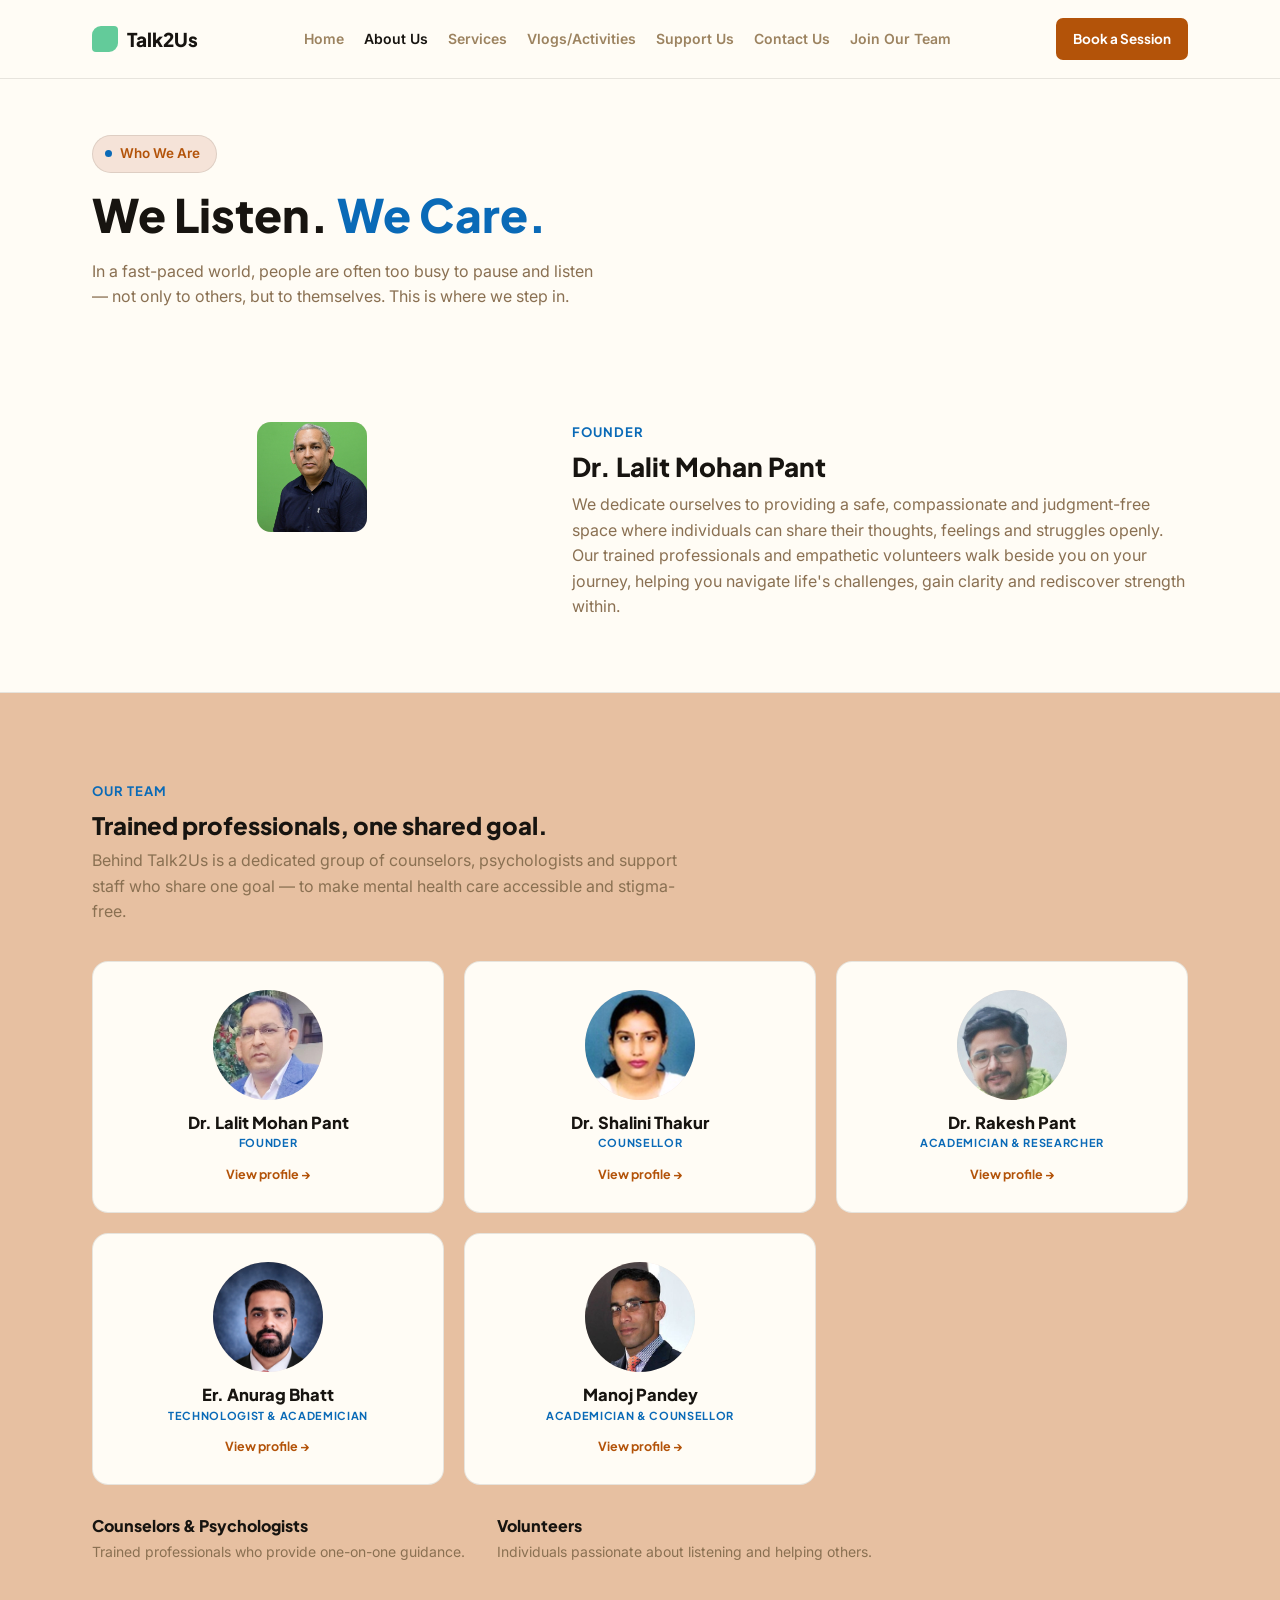
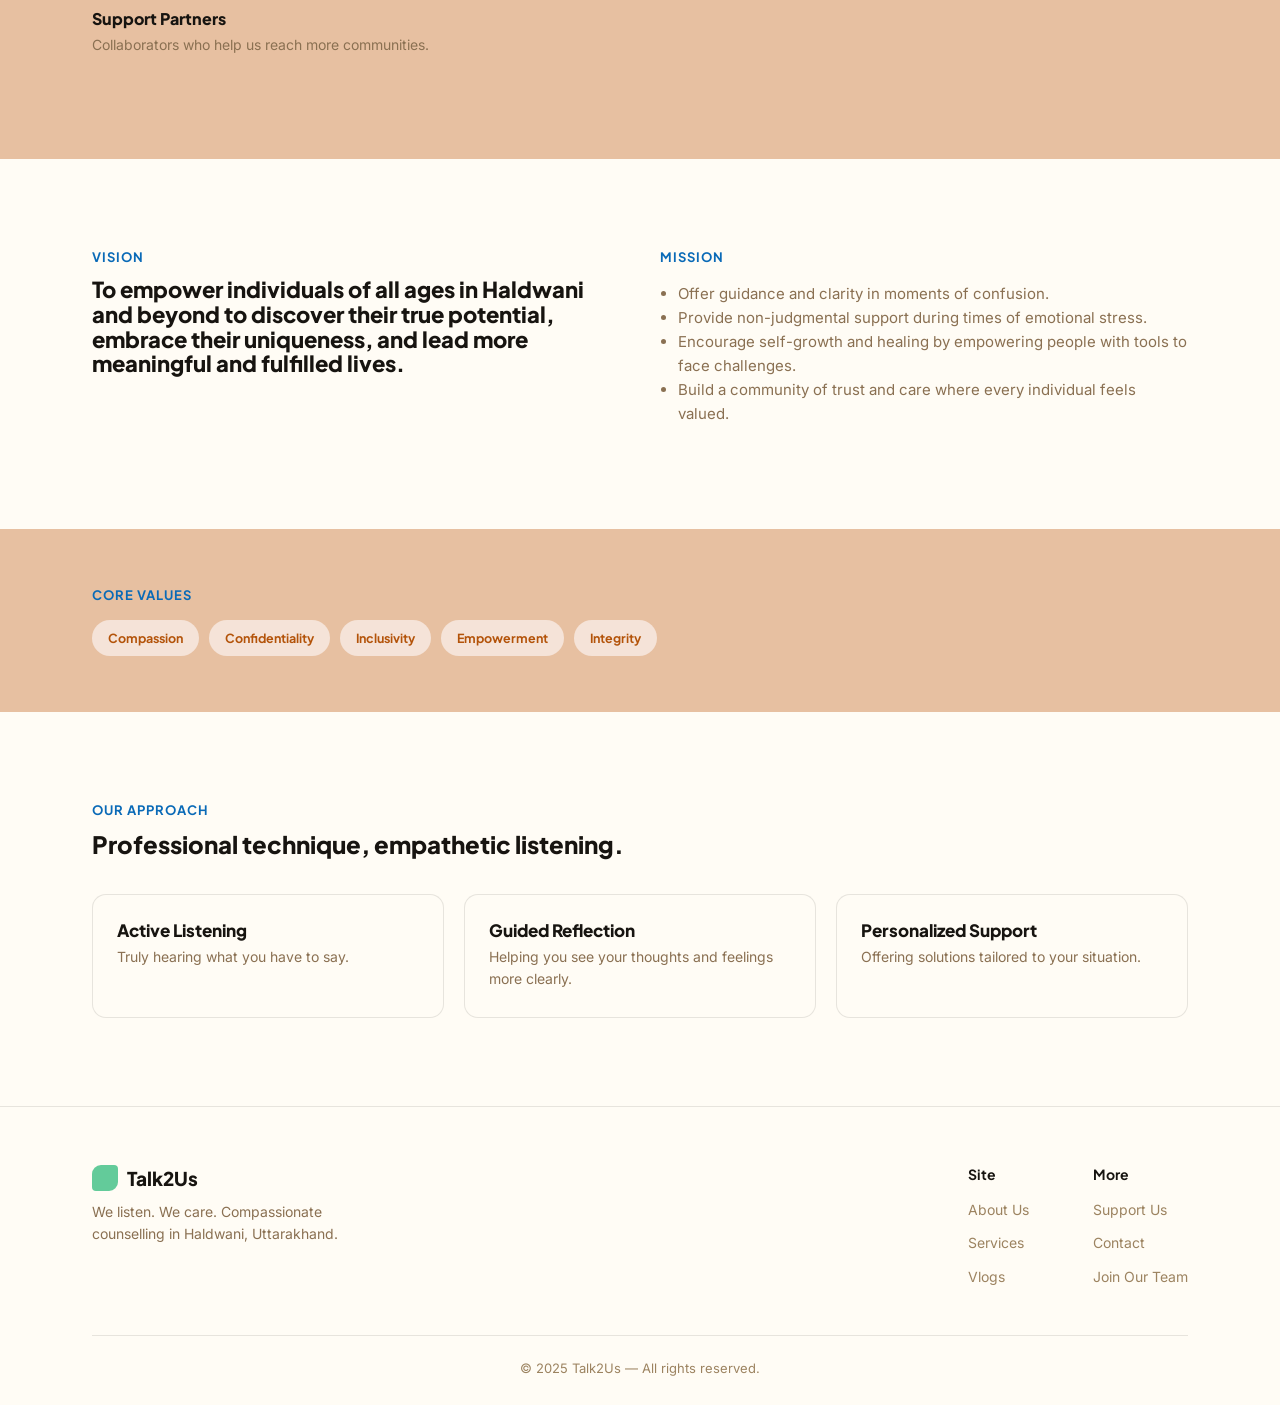
==== commit 599a8384: "Add files via upload" ====
--- a/about.html
+++ b/about.html
@@ -66,7 +66,7 @@
     </div>
     <div class="team-grid">
       <a href="team-lalit-pant.html" class="team-card">
-        <div class="team-photo"><img src="assets/Dr Pant.JPG" alt="Dr. Lalit Mohan Pant"></div>
+        <div class="team-photo"><img src="assets/Founder.jpg" alt="Dr. Lalit Mohan Pant"></div>
         <div class="team-body">
           <h3>Dr. Lalit Mohan Pant</h3>
           <span class="team-role">Founder</span>
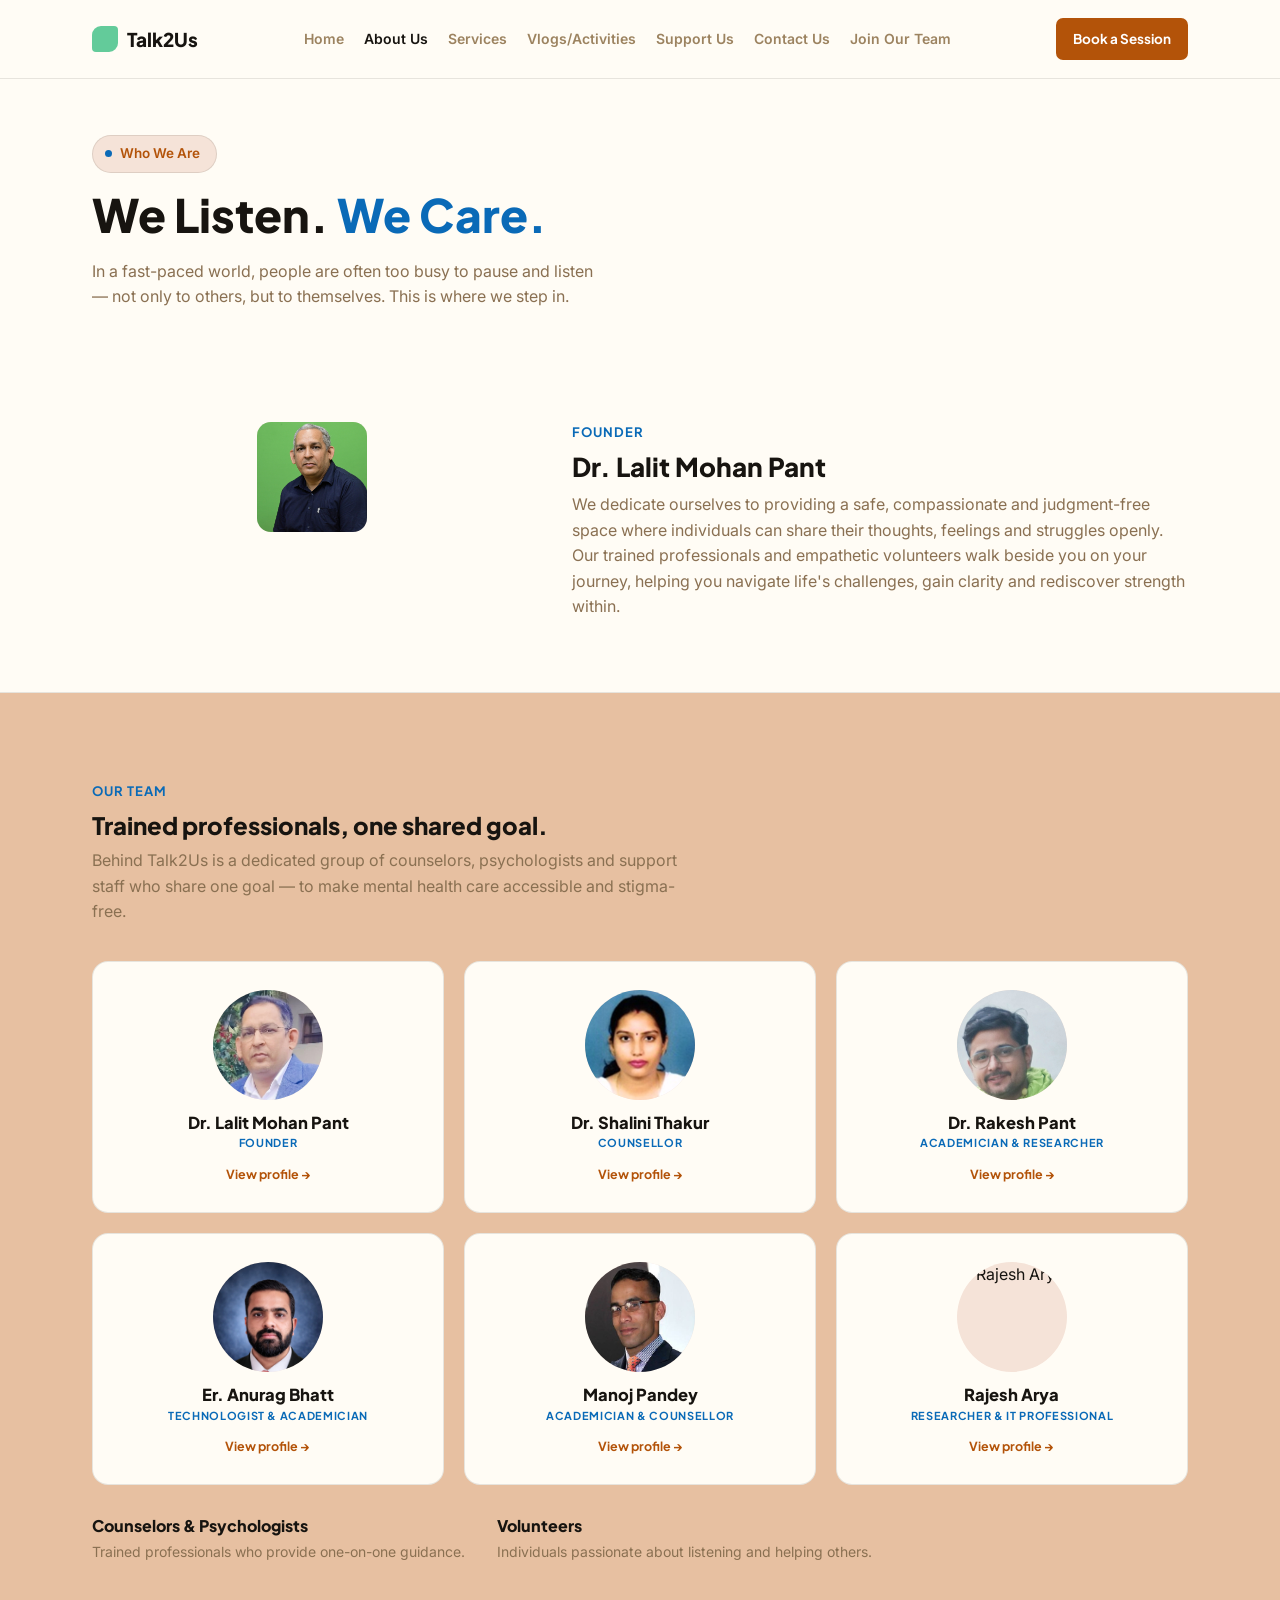
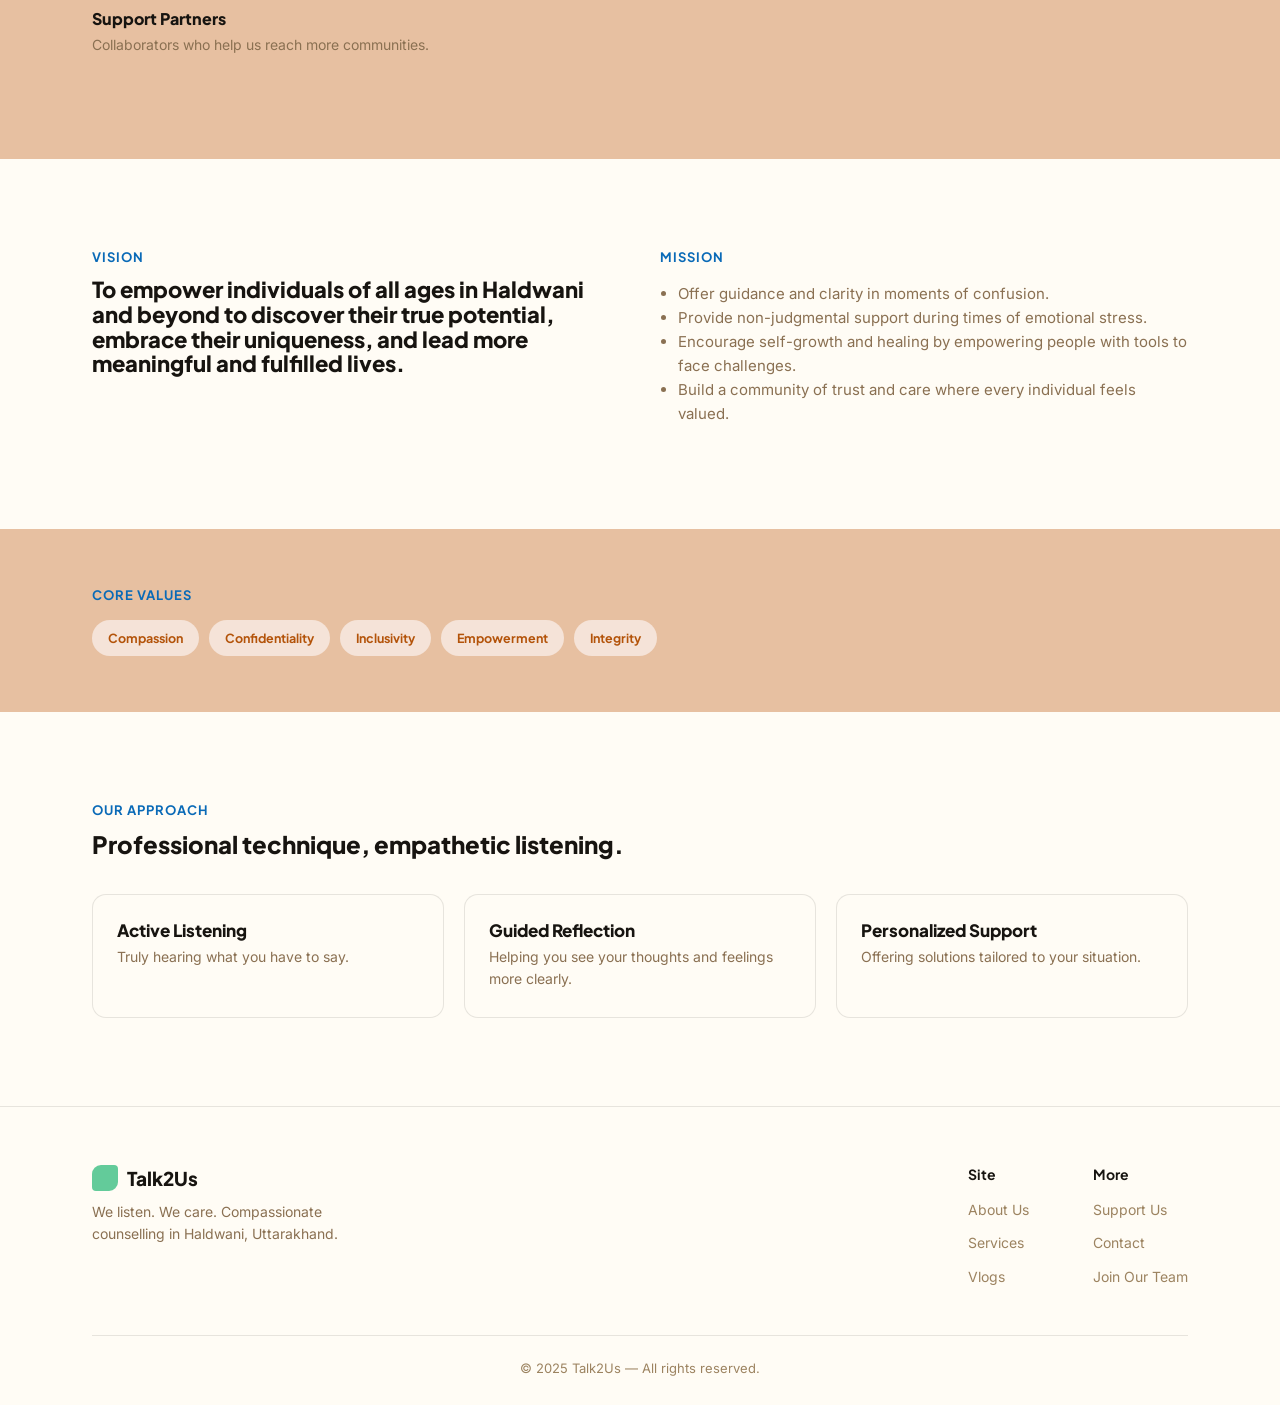
==== commit 5bf103d6: "Add files via upload" ====
--- a/about.html
+++ b/about.html
@@ -105,6 +105,14 @@
           <span class="team-view">View profile →</span>
         </div>
       </a>
+      <a href="team-rajesh-arya.html" class="team-card">
+        <div class="team-photo"><img src="assets/Rajesh Arya.png" alt="Rajesh Arya"></div>
+        <div class="team-body">
+          <h3>Rajesh Arya</h3>
+          <span class="team-role">Researcher &amp; IT Professional</span>
+          <span class="team-view">View profile →</span>
+        </div>
+      </a>
     </div>
     <div style="display:flex; gap:32px; flex-wrap:wrap; margin-top:32px;">
       <div>
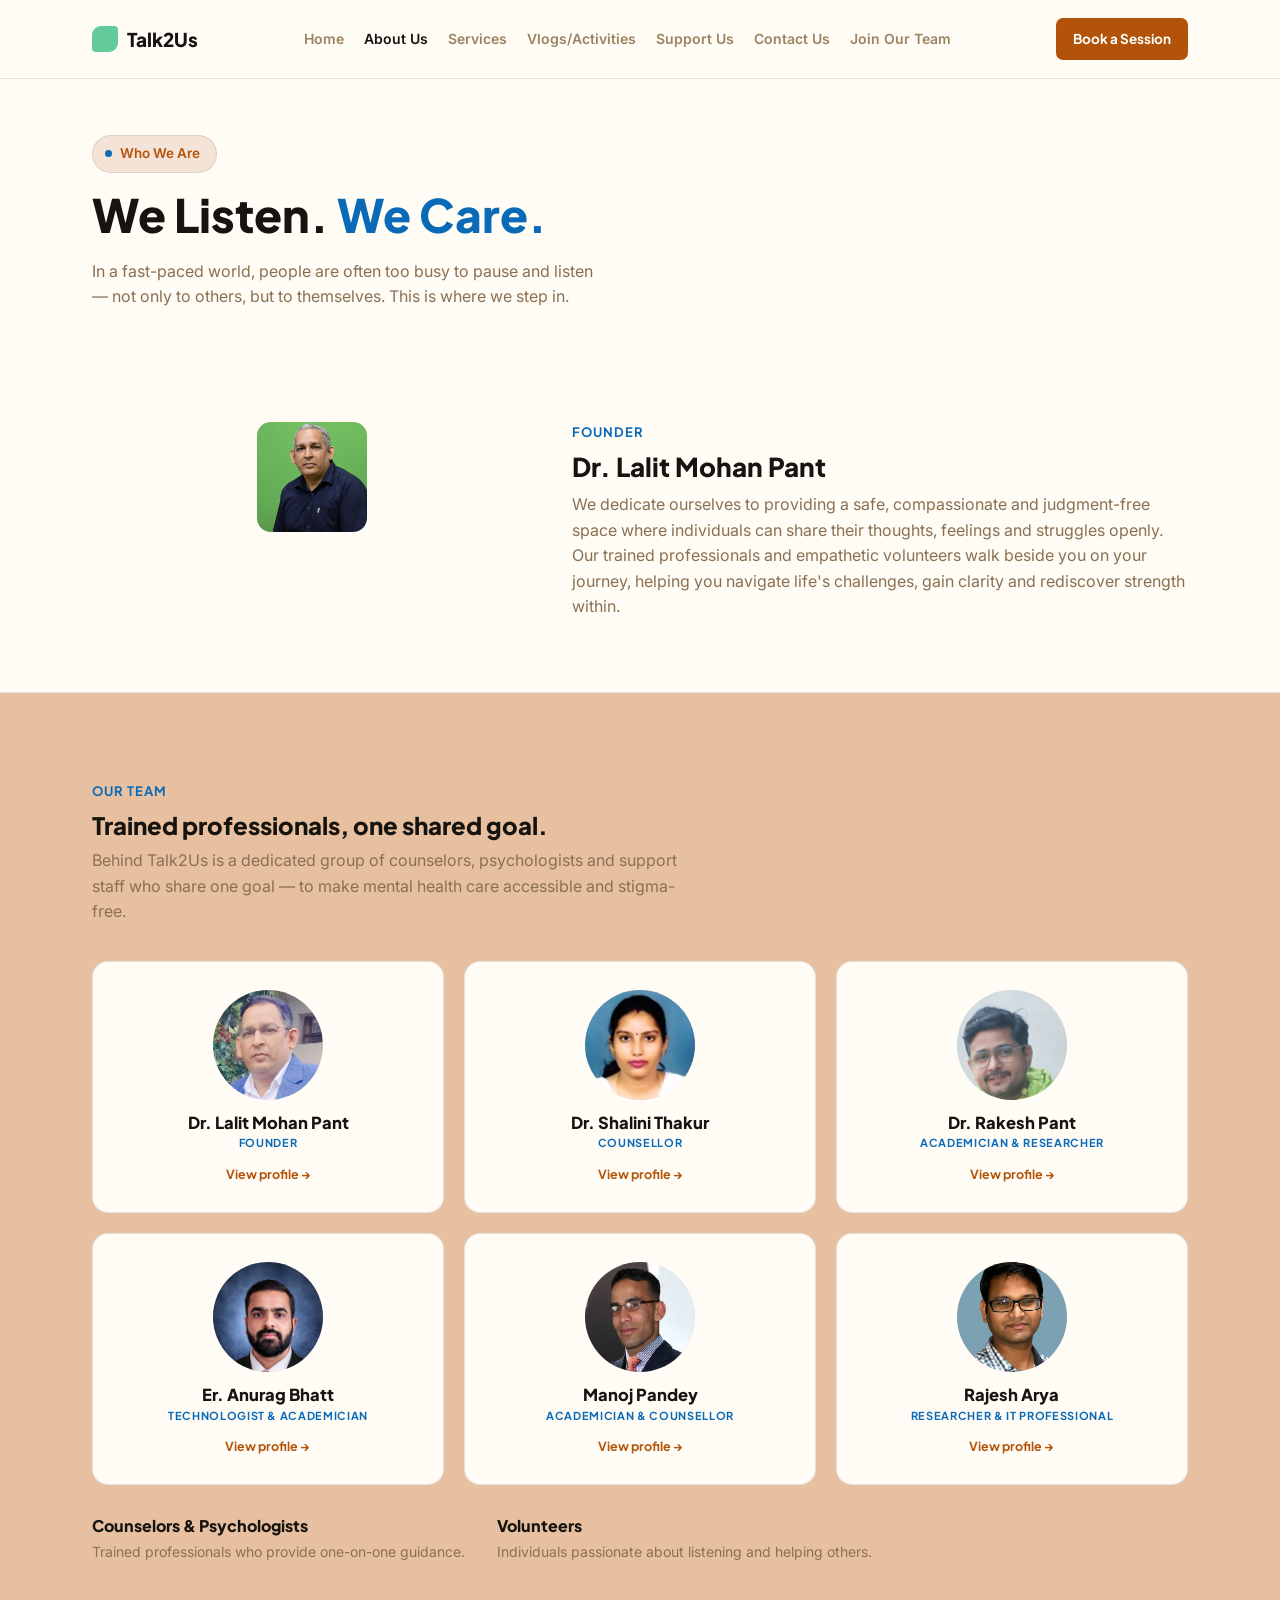
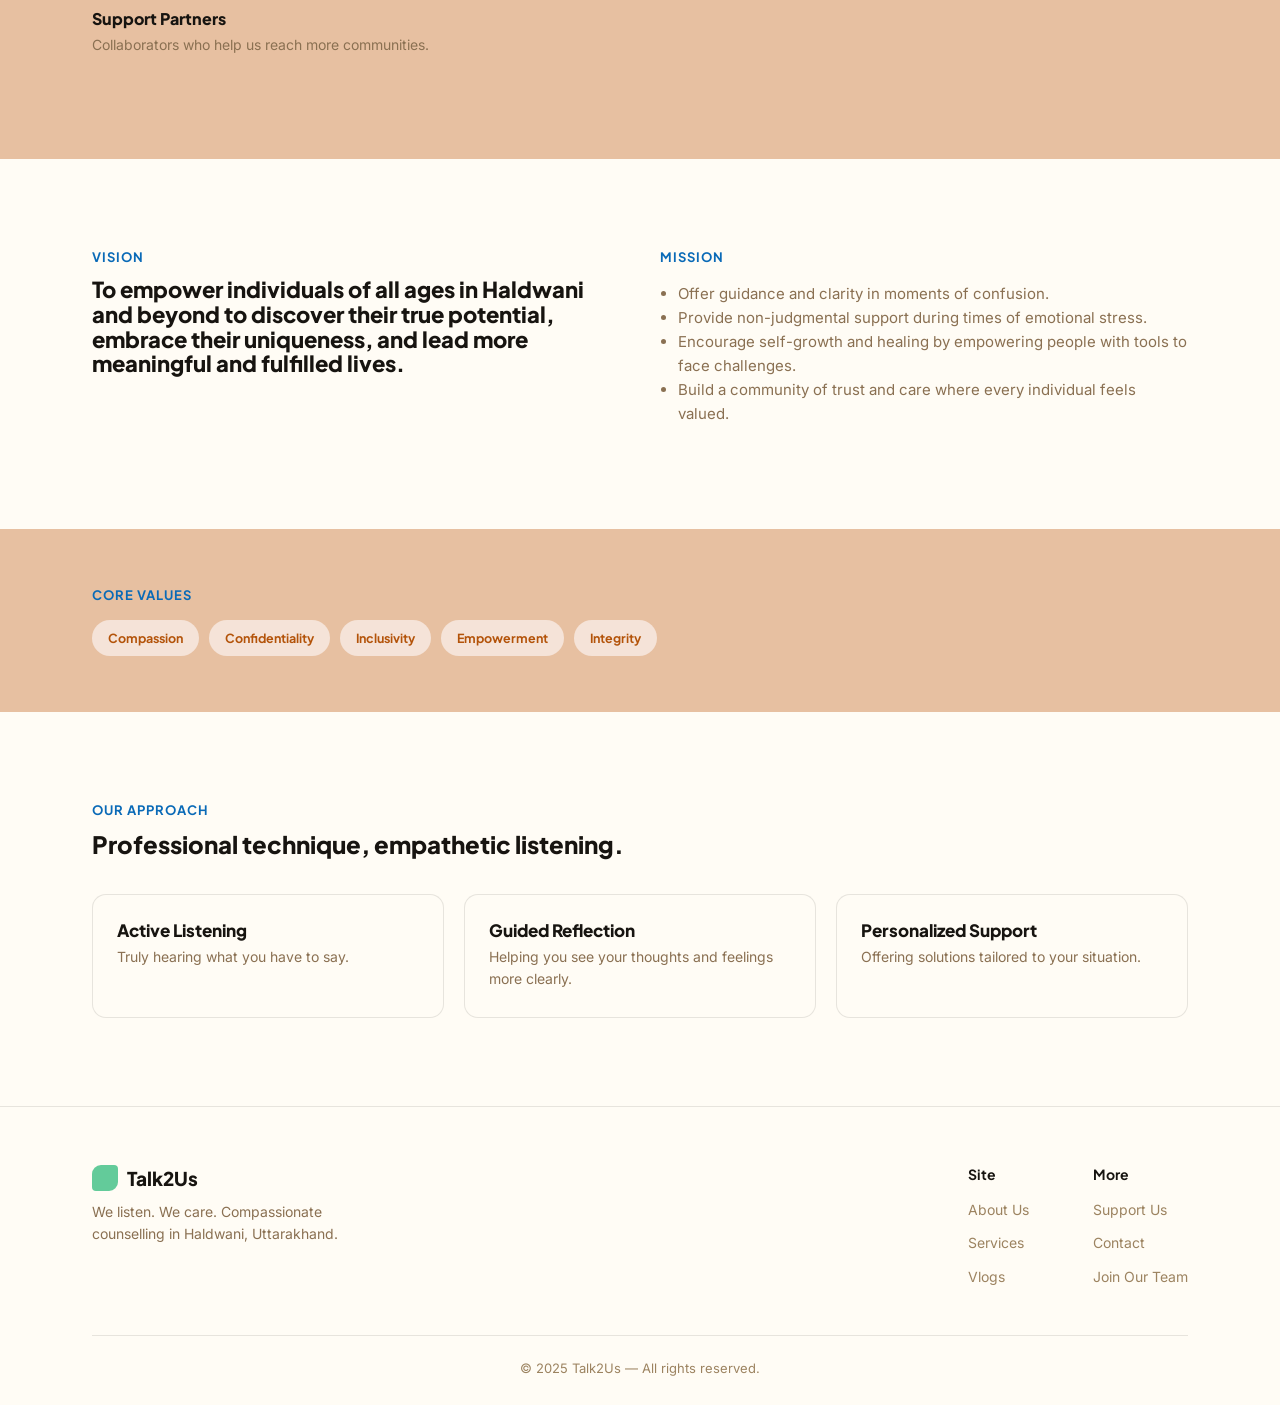
==== commit 8f2472b7: "Add files via upload" ====
--- a/about.html
+++ b/about.html
@@ -5,6 +5,7 @@
 <meta name="viewport" content="width=device-width,initial-scale=1">
 <title>About Us — Talk2Us</title>
 <meta name="description" content="Meet the team behind Talk2Us and learn about our vision, mission and approach to counselling in Haldwani.">
+<link rel="icon" type="image/png" href="assets/favicon.png">
 <link rel="stylesheet" href="style.css">
 </head>
 <body>
--- a/style.css
+++ b/style.css
@@ -127,7 +127,8 @@
 .center{text-align:center;}
 
 /* ---------- hero ---------- */
-.hero .wrap{display:grid; grid-template-columns:1.1fr 1fr; gap:56px; align-items:center; padding-top:64px; padding-bottom:64px;}
+.hero{padding:0;}
+.hero .wrap{display:grid; grid-template-columns:1.1fr 1fr; gap:56px; align-items:center; padding-top:56px; padding-bottom:36px;}
 .hero h1{font-size:clamp(34px,4.6vw,52px); letter-spacing:-.01em;}
 .hero h1 .accent{color:var(--blue);}
 .hero p.lede{font-size:17px; max-width:460px;}
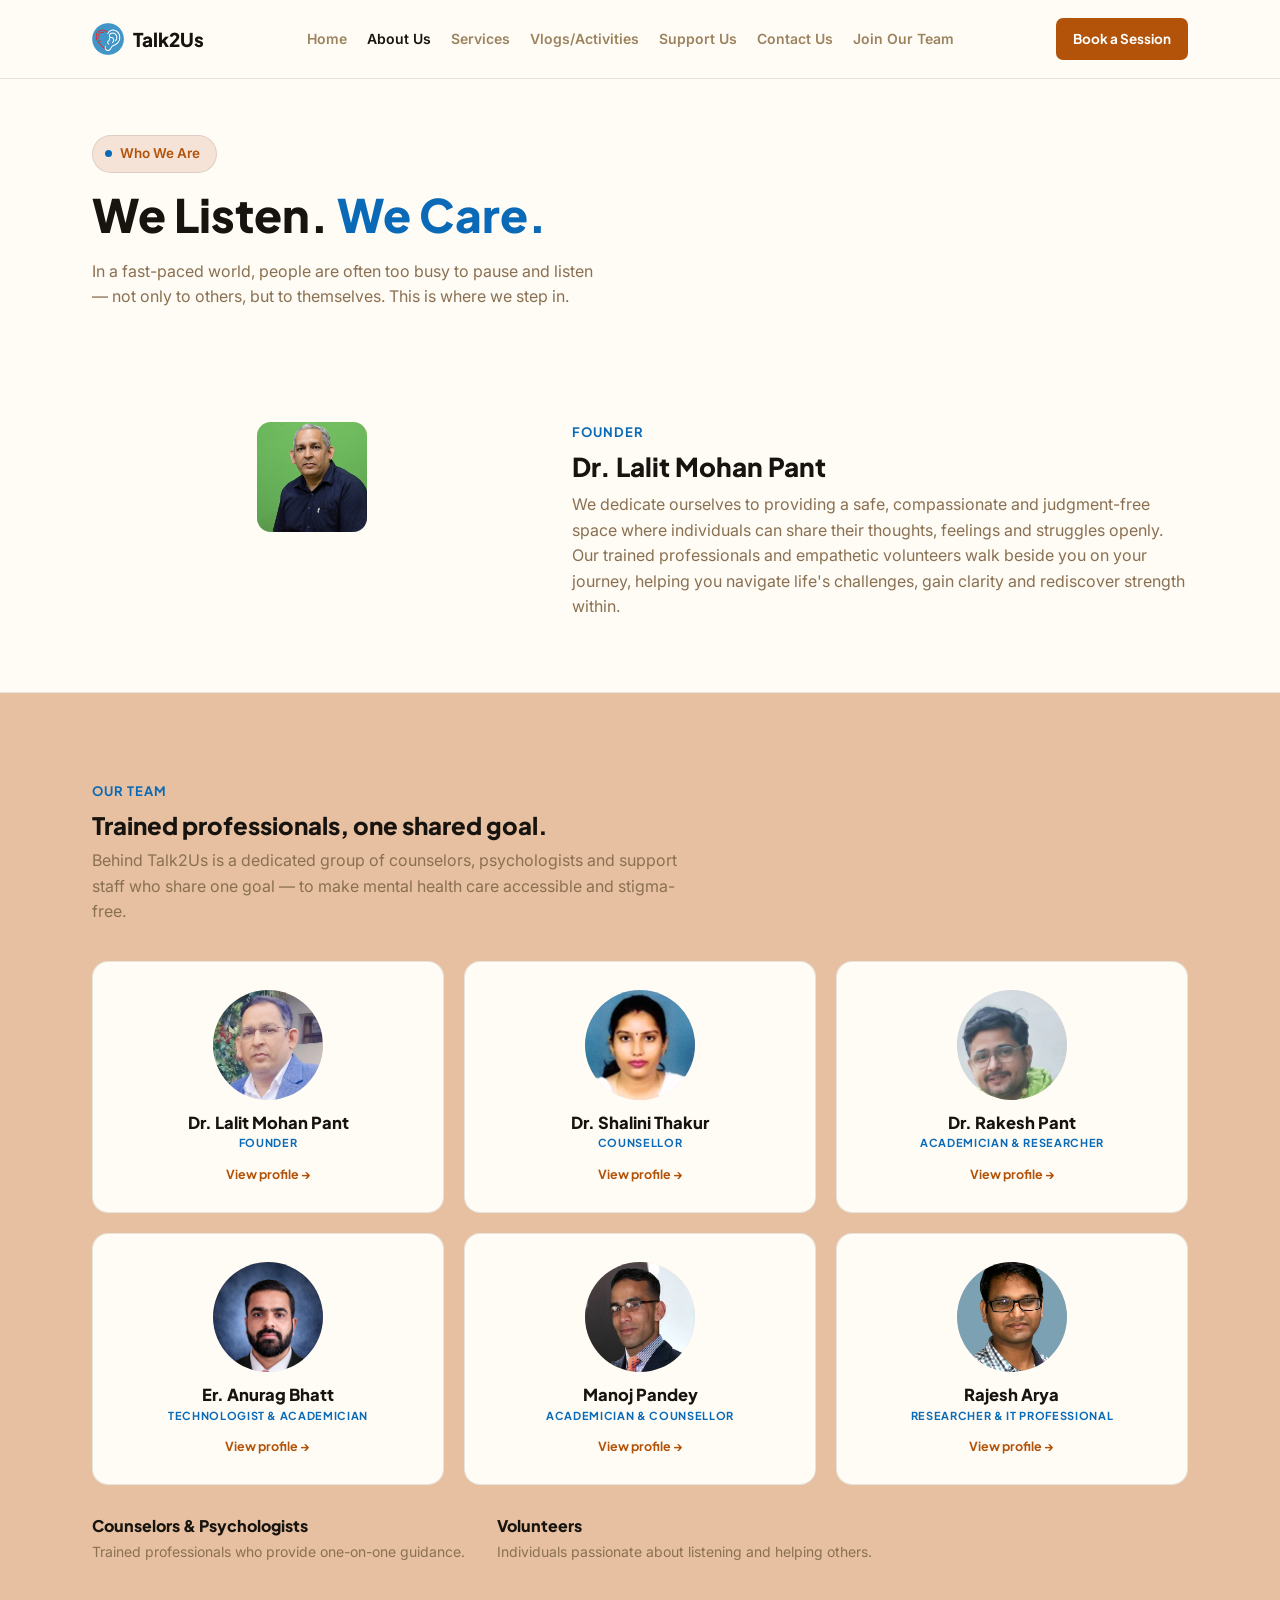
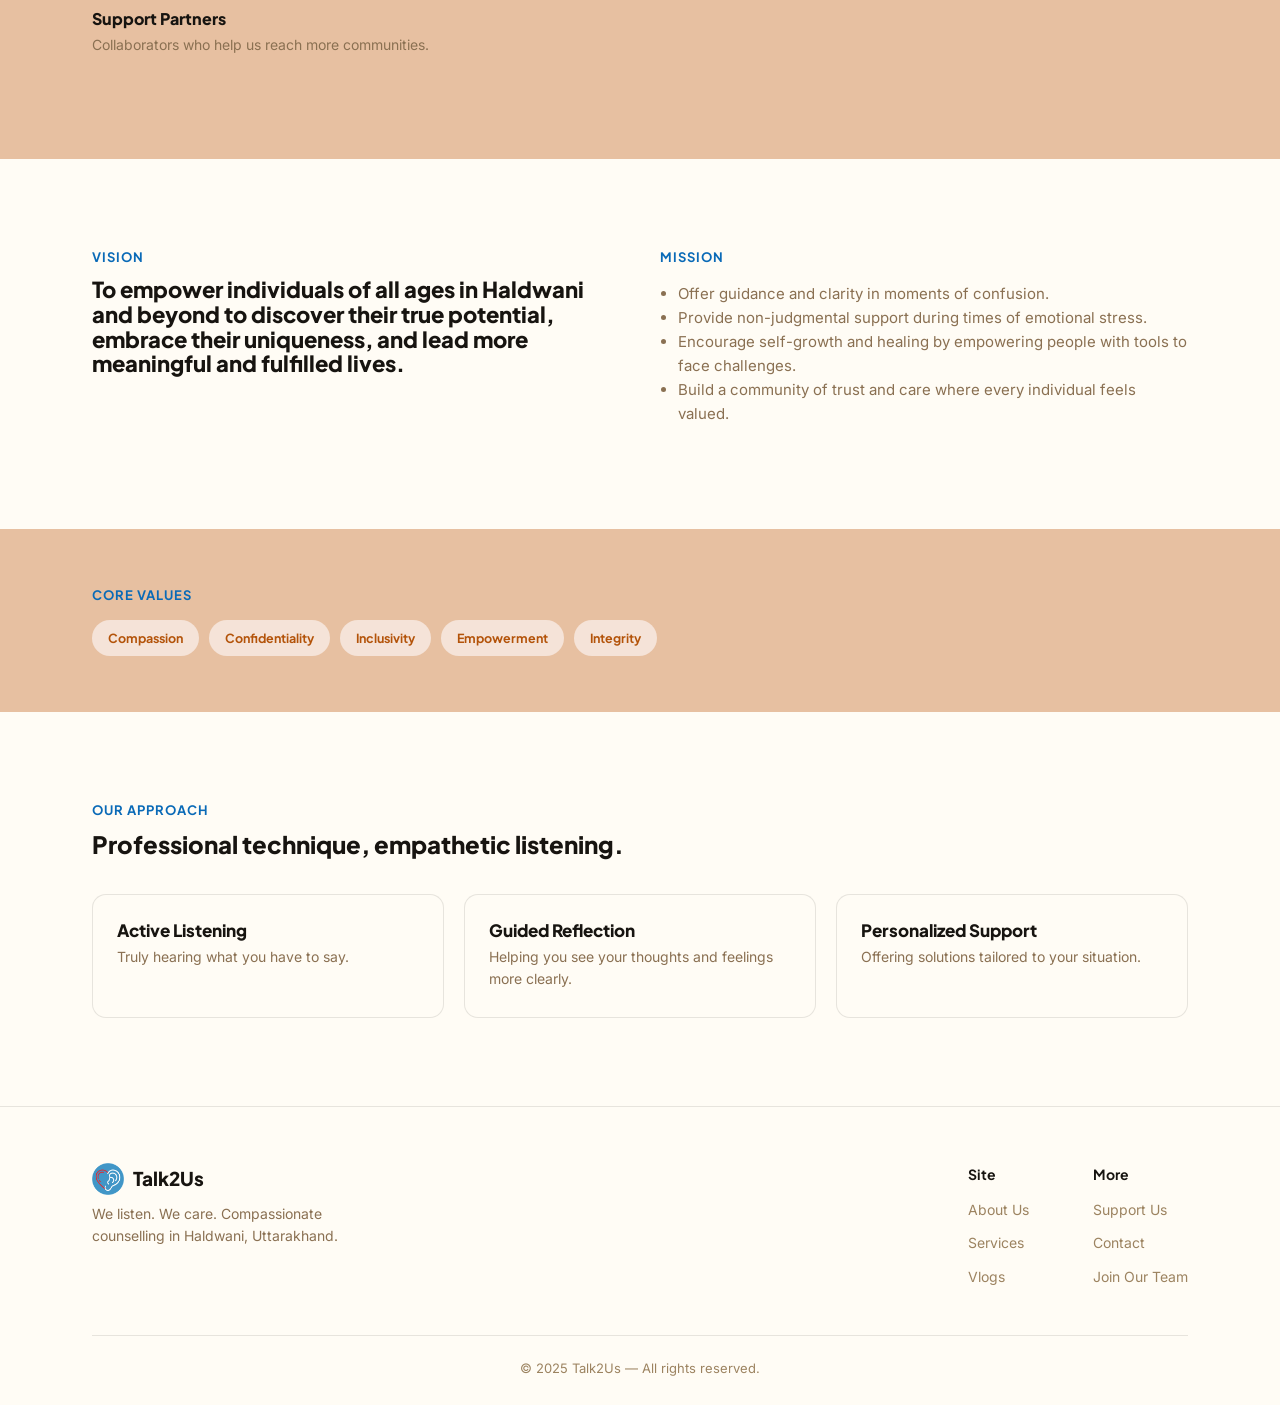
==== commit d612f3ea: "Add files via upload" ====
--- a/about.html
+++ b/about.html
@@ -12,7 +12,7 @@
 
 <header class="site-header">
   <div class="wrap">
-    <a href="index.html" class="logo"><span class="mark"></span>Talk2Us</a>
+    <a href="index.html" class="logo"><img class="logo-icon" src="assets/talk2us-logo.png" alt="">Talk2Us</a>
     <button class="nav-toggle" aria-label="Toggle menu" aria-expanded="false">☰</button>
     <nav class="primary">
       <a href="index.html">Home</a>
@@ -183,7 +183,7 @@
   <div class="wrap">
     <div class="footer-top">
       <div class="footer-brand-block">
-        <a href="index.html" class="logo"><span class="mark"></span>Talk2Us</a>
+        <a href="index.html" class="logo"><img class="logo-icon" src="assets/talk2us-logo.png" alt="">Talk2Us</a>
         <p>We listen. We care. Compassionate counselling in Haldwani, Uttarakhand.</p>
       </div>
       <div class="footer-cols">
--- a/style.css
+++ b/style.css
@@ -64,6 +64,7 @@
 }
 .site-header .wrap{display:flex; align-items:center; justify-content:space-between; height:78px; gap:20px;}
 .logo{display:flex; align-items:center; gap:9px; text-decoration:none; font-family:var(--display); font-weight:800; font-size:19px; color:var(--ink);}
+.logo .logo-icon{width:32px; height:32px; display:block; flex-shrink:0;}
 .logo .mark{width:26px; height:26px; border-radius:9px 4px 9px 4px; background:var(--green); display:inline-block;}
 nav.primary{display:flex; gap:20px; align-items:center;}
 nav.primary a{color:var(--muted-2); text-decoration:none; font-size:14px; font-weight:600; transition:color .15s ease; white-space:nowrap;}
@@ -97,7 +98,9 @@
   section{padding:56px 0;}
   section.tight{padding:40px 0;}
   .steps-grid, .pricing-grid, .offer-grid, .services-grid, .team-grid{gap:16px;}
-  .stat-card{max-width:150px; padding:12px 14px;}
+  .hero-logo-panel{background:#F5E3D8; border-radius:18px; aspect-ratio:4/3.1; display:flex; align-items:center; justify-content:center;}
+.hero-media .hero-logo-panel img{width:auto; height:78%; aspect-ratio:1/1; border-radius:50%; object-fit:contain; box-shadow:0 18px 40px rgba(23,20,16,.14);}
+.stat-card{max-width:150px; padding:12px 14px;}
   .stat-card .num{font-size:20px;}
 }
 
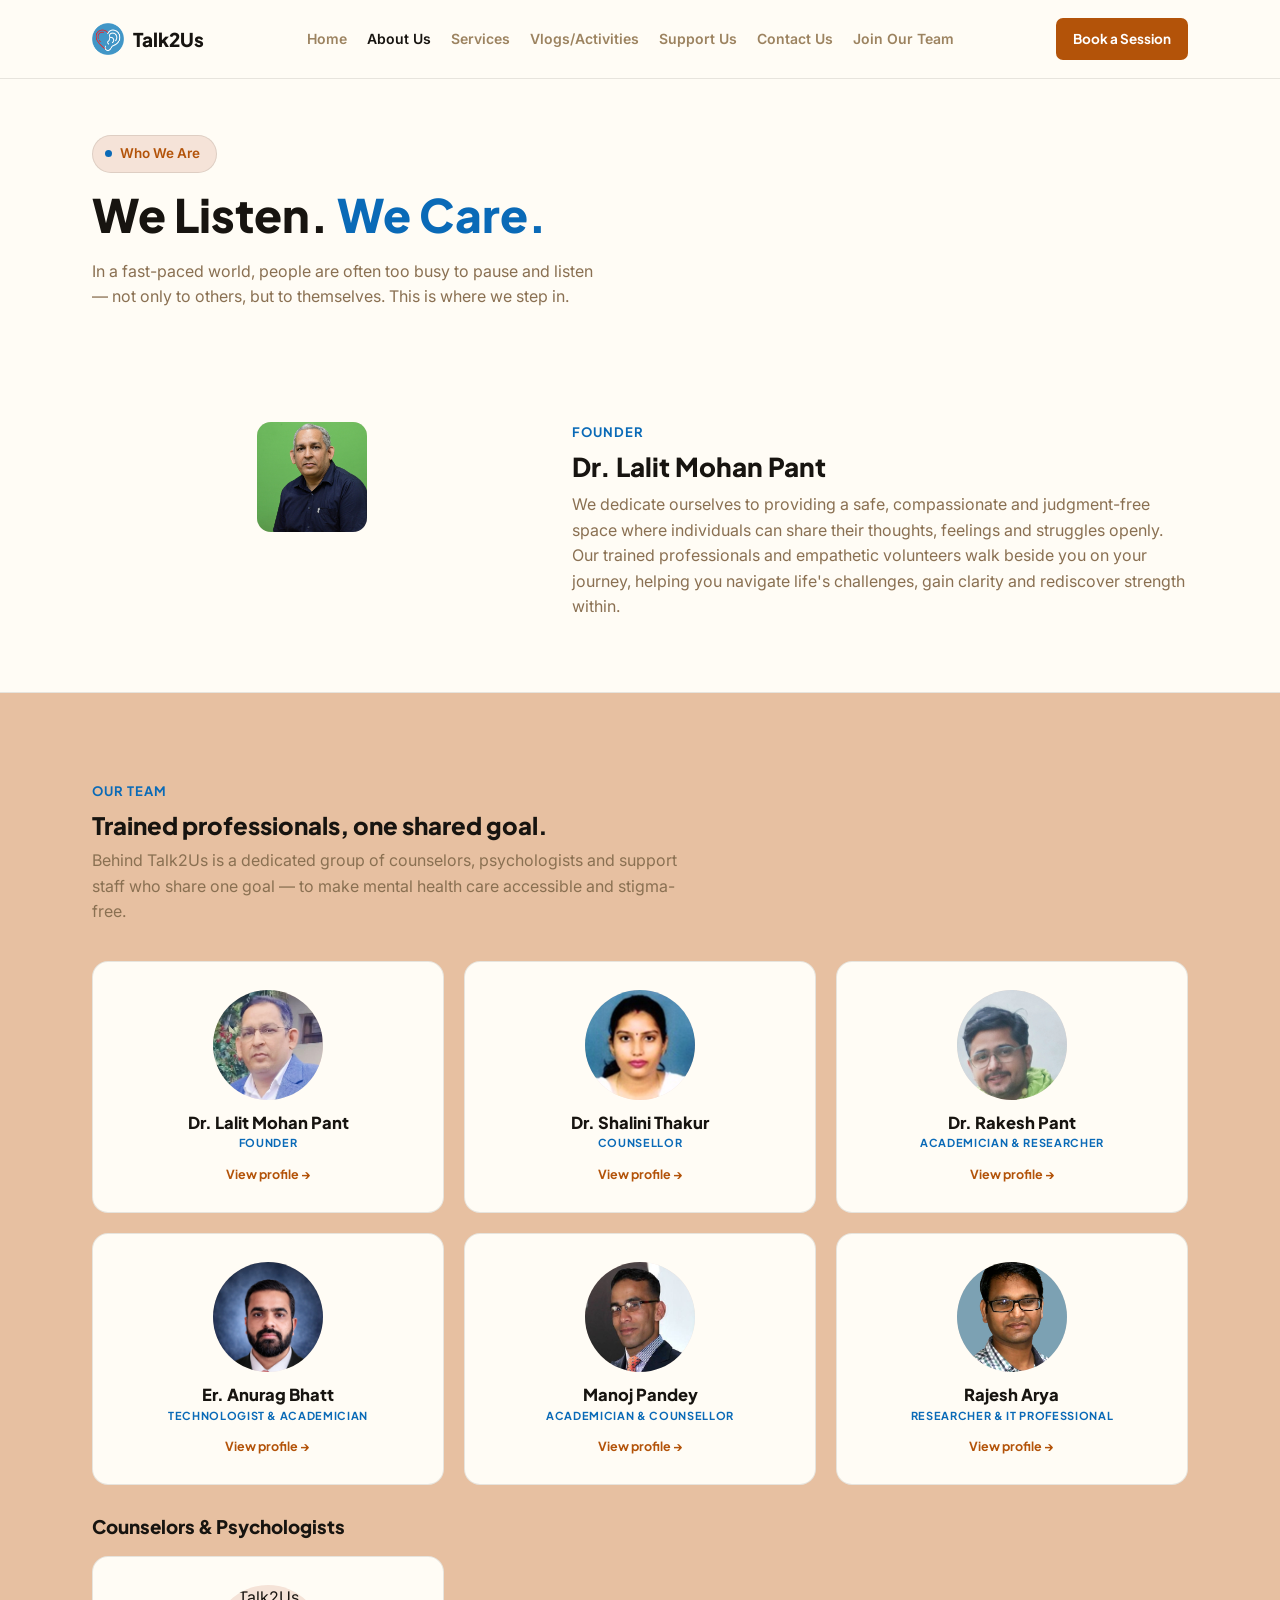
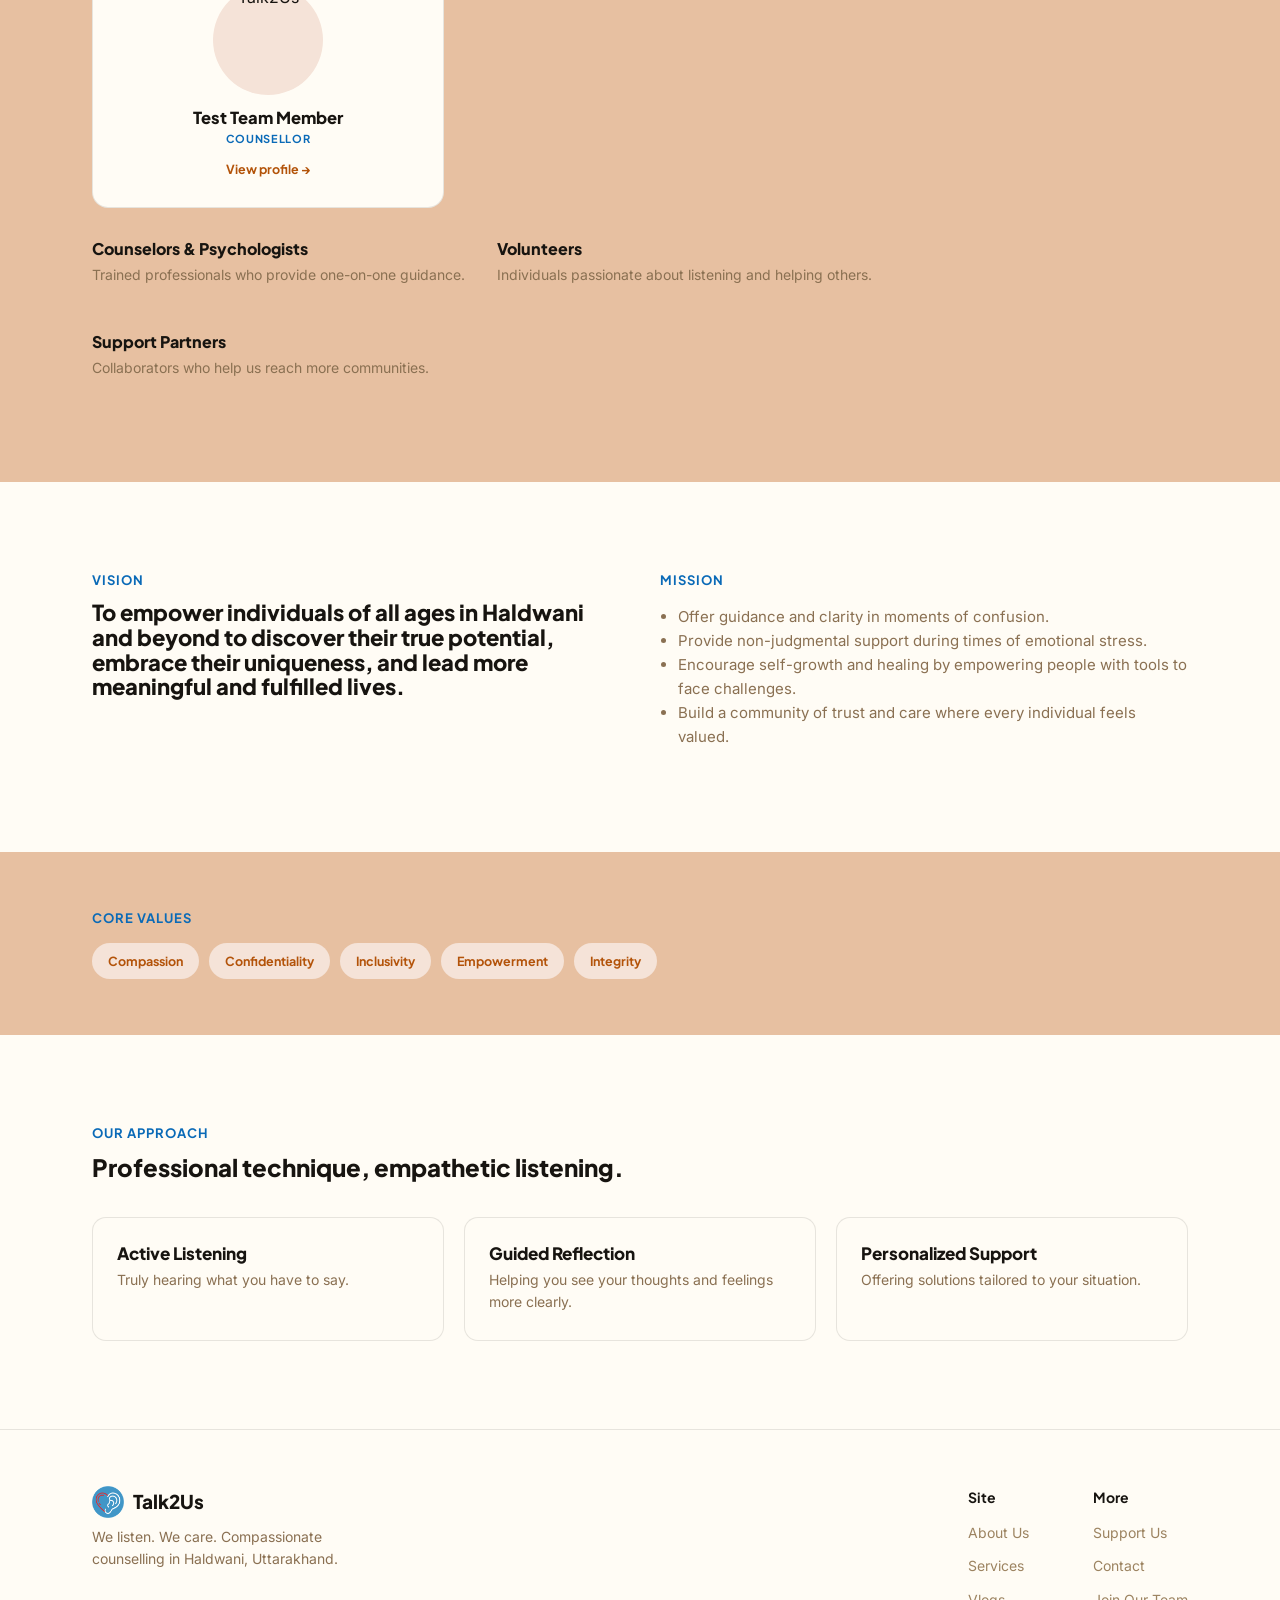
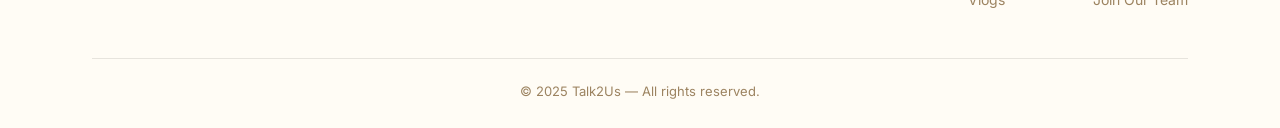
==== commit bbf43c06: "Update team.js script reference with versioning" ====
--- a/about.html
+++ b/about.html
@@ -65,7 +65,7 @@
       <h2>Trained professionals, one shared goal.</h2>
       <p>Behind Talk2Us is a dedicated group of counselors, psychologists and support staff who share one goal — to make mental health care accessible and stigma-free.</p>
     </div>
-    <div class="team-grid">
+    <div class="team-grid" id="talk2us-team-grid">
       <a href="team-lalit-pant.html" class="team-card">
         <div class="team-photo"><img src="assets/Founder.jpg" alt="Dr. Lalit Mohan Pant"></div>
         <div class="team-body">
@@ -206,5 +206,6 @@
 </footer>
 
 <script src="script.js"></script>
+<script src="team.js?v=20261019-2" defer></script>
 </body>
 </html>
--- a/style.css
+++ b/style.css
@@ -388,3 +388,11 @@
   html{scroll-behavior:auto;}
   *{transition:none !important;}
 }
+
+/* Homepage hero: preserve the intended two-line heading on desktop. */
+@media (min-width: 768px) {
+  .hero h1 .hero-heading-line { display: block; white-space: nowrap; }
+}
+@media (max-width: 767px) {
+  .hero h1 .hero-heading-line { display: block; }
+}
